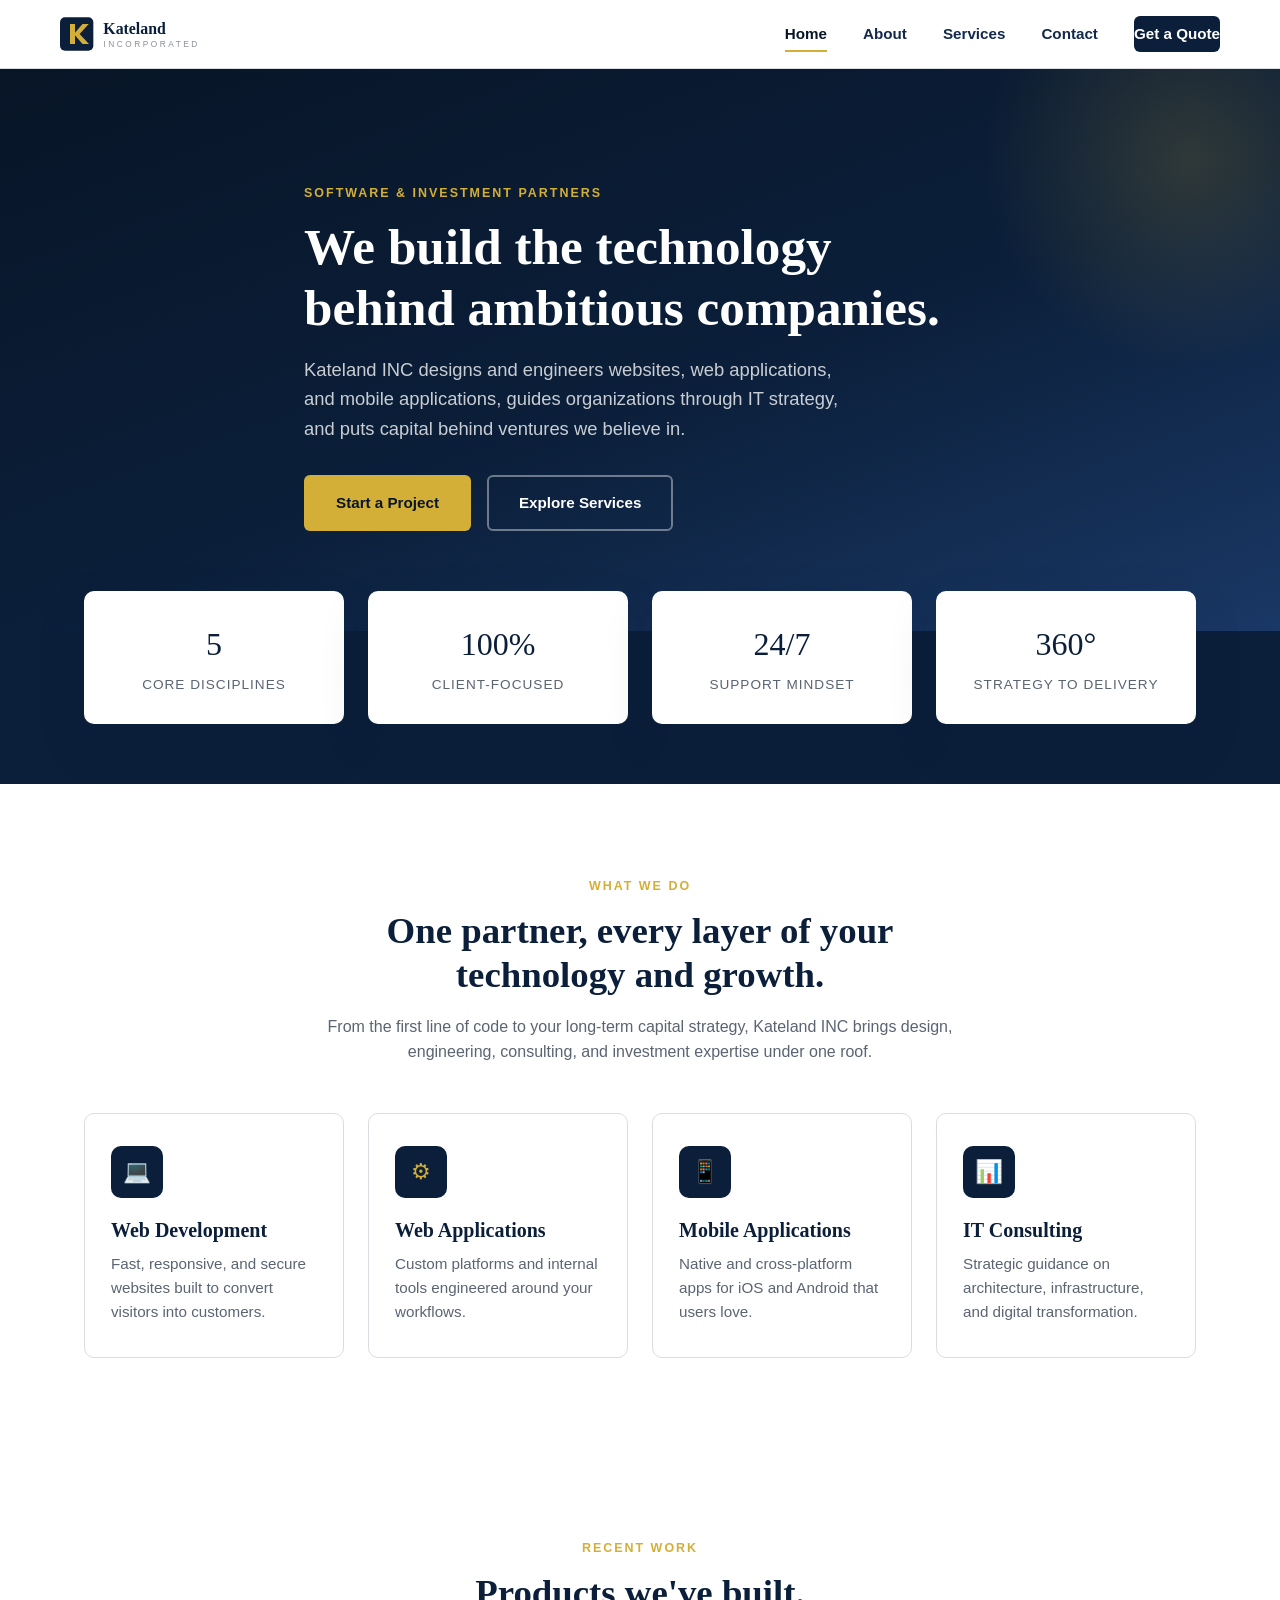
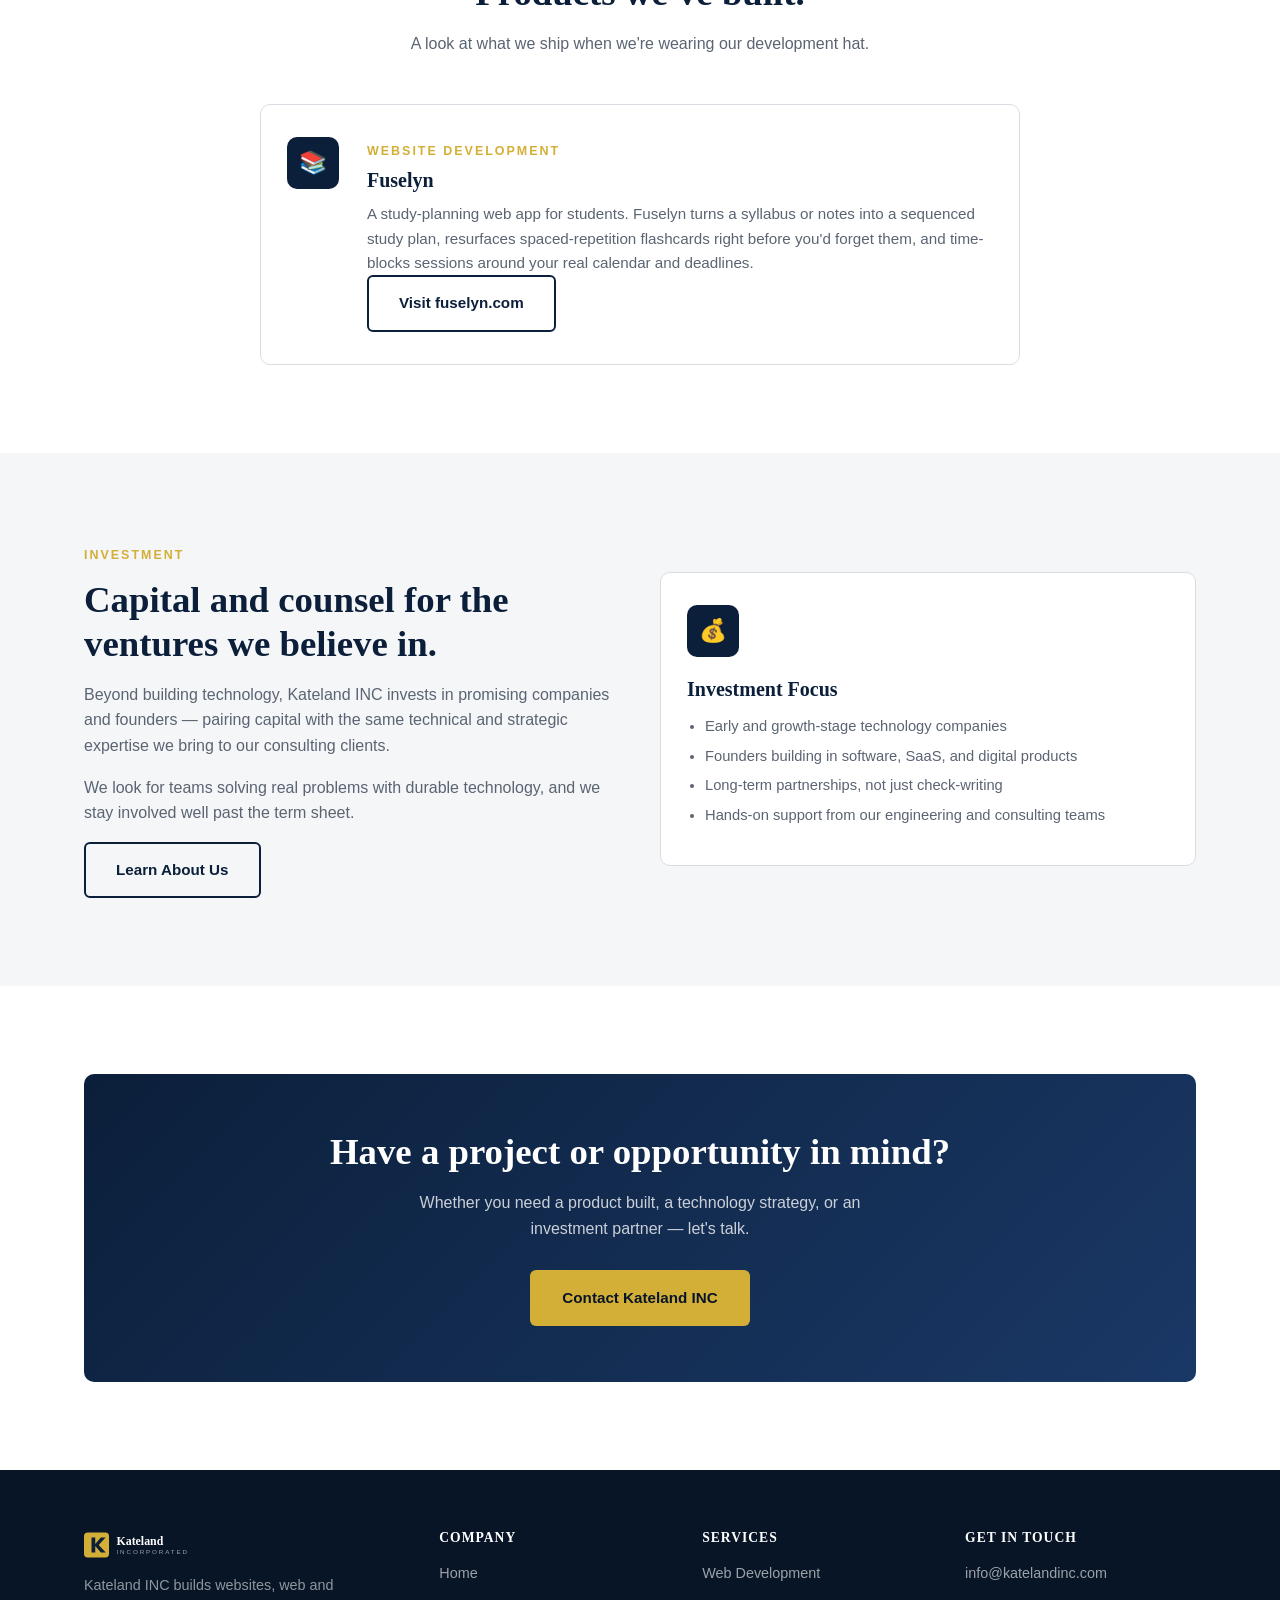
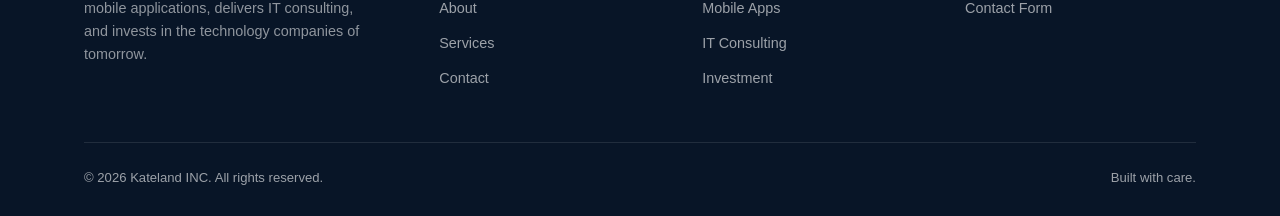
==== index.html @ d59fac84 "Add Fuselyn to Recent Work section on homepage Co-Authored-By: Claude Sonnet 5 <noreply@anthropic.co" ====
<!DOCTYPE html>
<html lang="en">
<head>
<meta charset="UTF-8">
<meta name="viewport" content="width=device-width, initial-scale=1.0">
<title>Kateland INC | Web, Mobile, IT Consulting &amp; Investment</title>
<meta name="description" content="Kateland INC builds websites, web applications, and mobile applications, delivers IT consulting, and manages strategic investments.">
<link rel="icon" href="assets/logo.svg" type="image/svg+xml">
<link rel="stylesheet" href="css/style.css">
</head>
<body>

<header class="site-header">
  <div class="container header-inner">
    <a href="index.html" class="logo"><img src="assets/logo.svg" alt="Kateland INC"></a>
    <nav class="main-nav">
      <a href="index.html" class="active">Home</a>
      <a href="about.html">About</a>
      <a href="services.html">Services</a>
      <a href="contact.html">Contact</a>
      <a href="contact.html" class="nav-cta">Get a Quote</a>
    </nav>
    <button class="nav-toggle" aria-label="Toggle menu"><span></span><span></span><span></span></button>
  </div>
</header>

<section class="hero">
  <div class="container hero-inner">
    <span class="eyebrow">Software &amp; Investment Partners</span>
    <h1>We build the technology behind ambitious companies.</h1>
    <p class="lead">Kateland INC designs and engineers websites, web applications, and mobile applications, guides organizations through IT strategy, and puts capital behind ventures we believe in.</p>
    <div class="hero-actions">
      <a href="contact.html" class="btn btn-primary">Start a Project</a>
      <a href="services.html" class="btn btn-outline">Explore Services</a>
    </div>
  </div>
</section>

<div class="stats">
  <div class="container stats-grid">
    <div class="stat-card"><span class="num">5</span><span class="label">Core Disciplines</span></div>
    <div class="stat-card"><span class="num">100%</span><span class="label">Client-Focused</span></div>
    <div class="stat-card"><span class="num">24/7</span><span class="label">Support Mindset</span></div>
    <div class="stat-card"><span class="num">360°</span><span class="label">Strategy to Delivery</span></div>
  </div>
</div>

<section>
  <div class="container">
    <div class="section-head">
      <span class="eyebrow">What We Do</span>
      <h2>One partner, every layer of your technology and growth.</h2>
      <p>From the first line of code to your long-term capital strategy, Kateland INC brings design, engineering, consulting, and investment expertise under one roof.</p>
    </div>
    <div class="grid-4">
      <div class="card">
        <div class="icon">&#128187;</div>
        <h3>Web Development</h3>
        <p>Fast, responsive, and secure websites built to convert visitors into customers.</p>
      </div>
      <div class="card">
        <div class="icon">&#9881;</div>
        <h3>Web Applications</h3>
        <p>Custom platforms and internal tools engineered around your workflows.</p>
      </div>
      <div class="card">
        <div class="icon">&#128241;</div>
        <h3>Mobile Applications</h3>
        <p>Native and cross-platform apps for iOS and Android that users love.</p>
      </div>
      <div class="card">
        <div class="icon">&#128202;</div>
        <h3>IT Consulting</h3>
        <p>Strategic guidance on architecture, infrastructure, and digital transformation.</p>
      </div>
    </div>
  </div>
</section>

<section>
  <div class="container">
    <div class="section-head">
      <span class="eyebrow">Recent Work</span>
      <h2>Products we've built.</h2>
      <p>A look at what we ship when we're wearing our development hat.</p>
    </div>
    <div class="card" style="max-width:760px; margin:0 auto; display:flex; gap:28px; align-items:flex-start; flex-wrap:wrap;">
      <div class="icon">&#128218;</div>
      <div style="flex:1; min-width:240px;">
        <span class="eyebrow" style="margin-bottom:6px;">Website Development</span>
        <h3>Fuselyn</h3>
        <p>A study-planning web app for students. Fuselyn turns a syllabus or notes into a sequenced study plan, resurfaces spaced-repetition flashcards right before you'd forget them, and time-blocks sessions around your real calendar and deadlines.</p>
        <a href="https://fuselyn.com" target="_blank" rel="noopener" class="btn btn-dark-outline">Visit fuselyn.com</a>
      </div>
    </div>
  </div>
</section>

<section class="section-alt">
  <div class="container grid-2">
    <div>
      <span class="eyebrow">Investment</span>
      <h2>Capital and counsel for the ventures we believe in.</h2>
      <p>Beyond building technology, Kateland INC invests in promising companies and founders — pairing capital with the same technical and strategic expertise we bring to our consulting clients.</p>
      <p>We look for teams solving real problems with durable technology, and we stay involved well past the term sheet.</p>
      <a href="about.html" class="btn btn-dark-outline">Learn About Us</a>
    </div>
    <div class="card">
      <div class="icon">&#128176;</div>
      <h3>Investment Focus</h3>
      <ul>
        <li>Early and growth-stage technology companies</li>
        <li>Founders building in software, SaaS, and digital products</li>
        <li>Long-term partnerships, not just check-writing</li>
        <li>Hands-on support from our engineering and consulting teams</li>
      </ul>
    </div>
  </div>
</section>

<section>
  <div class="container">
    <div class="cta-band">
      <h2>Have a project or opportunity in mind?</h2>
      <p>Whether you need a product built, a technology strategy, or an investment partner — let's talk.</p>
      <a href="contact.html" class="btn btn-primary">Contact Kateland INC</a>
    </div>
  </div>
</section>

<footer class="site-footer">
  <div class="container">
    <div class="footer-grid">
      <div class="footer-brand">
        <div class="footer-logo"><img src="assets/logo-white.svg" alt="Kateland INC"></div>
        <p>Kateland INC builds websites, web and mobile applications, delivers IT consulting, and invests in the technology companies of tomorrow.</p>
      </div>
      <div class="footer-col">
        <h4>Company</h4>
        <a href="index.html">Home</a>
        <a href="about.html">About</a>
        <a href="services.html">Services</a>
        <a href="contact.html">Contact</a>
      </div>
      <div class="footer-col">
        <h4>Services</h4>
        <a href="services.html">Web Development</a>
        <a href="services.html">Mobile Apps</a>
        <a href="services.html">IT Consulting</a>
        <a href="services.html">Investment</a>
      </div>
      <div class="footer-col">
        <h4>Get in Touch</h4>
        <a href="mailto:info@katelandinc.com">info@katelandinc.com</a>
        <a href="contact.html">Contact Form</a>
      </div>
    </div>
    <div class="footer-bottom">
      <span>&copy; <span id="year"></span> Kateland INC. All rights reserved.</span>
      <span>Built with care.</span>
    </div>
  </div>
</footer>

<script src="js/main.js"></script>
</body>
</html>
---- css/style.css ----
/* ===== Kateland INC — Global Styles ===== */
:root {
  --navy-900: #081527;
  --navy-800: #0B1F3A;
  --navy-700: #12294d;
  --navy-600: #1a3866;
  --gold-500: #D4AF37;
  --gold-400: #e0c15c;
  --gold-100: #f7ecc8;
  --ink: #1c2430;
  --gray-600: #5b6472;
  --gray-300: #d9dde3;
  --gray-100: #f5f6f8;
  --white: #ffffff;
  --shadow: 0 10px 30px rgba(11, 31, 58, 0.08);
  --shadow-lg: 0 20px 50px rgba(11, 31, 58, 0.14);
  --radius: 10px;
  --max-width: 1160px;
  --font-head: Georgia, 'Playfair Display', 'Times New Roman', serif;
  --font-body: -apple-system, BlinkMacSystemFont, 'Segoe UI', Roboto, Helvetica, Arial, sans-serif;
}

* { box-sizing: border-box; }
html { scroll-behavior: smooth; }

body {
  margin: 0;
  font-family: var(--font-body);
  color: var(--ink);
  background: var(--white);
  line-height: 1.6;
  -webkit-font-smoothing: antialiased;
}

img { max-width: 100%; display: block; }
a { color: inherit; text-decoration: none; }

.container {
  max-width: var(--max-width);
  margin: 0 auto;
  padding: 0 24px;
}

h1, h2, h3, h4 {
  font-family: var(--font-head);
  color: var(--navy-800);
  line-height: 1.2;
  margin: 0 0 16px;
}

h1 { font-size: clamp(2.2rem, 4vw, 3.4rem); }
h2 { font-size: clamp(1.7rem, 3vw, 2.3rem); }
h3 { font-size: 1.25rem; }

p { margin: 0 0 16px; color: var(--gray-600); }

.eyebrow {
  display: inline-block;
  font-size: 0.78rem;
  font-weight: 700;
  letter-spacing: 2px;
  text-transform: uppercase;
  color: var(--gold-500);
  margin-bottom: 12px;
}

.btn {
  display: inline-flex;
  align-items: center;
  justify-content: center;
  gap: 8px;
  padding: 14px 30px;
  border-radius: 6px;
  font-weight: 600;
  font-size: 0.95rem;
  border: 2px solid transparent;
  cursor: pointer;
  transition: transform 0.15s ease, box-shadow 0.15s ease, background 0.15s ease, color 0.15s ease;
}

.btn-primary {
  background: var(--gold-500);
  color: var(--navy-900);
}
.btn-primary:hover { background: var(--gold-400); transform: translateY(-2px); box-shadow: var(--shadow); }

.btn-outline {
  background: transparent;
  border-color: rgba(255,255,255,0.4);
  color: var(--white);
}
.btn-outline:hover { border-color: var(--gold-500); color: var(--gold-500); transform: translateY(-2px); }

.btn-dark-outline {
  background: transparent;
  border-color: var(--navy-800);
  color: var(--navy-800);
}
.btn-dark-outline:hover { background: var(--navy-800); color: var(--white); }

/* ===== Header ===== */
.site-header {
  position: sticky;
  top: 0;
  z-index: 100;
  background: rgba(255,255,255,0.92);
  backdrop-filter: blur(8px);
  border-bottom: 1px solid var(--gray-300);
}

.header-inner {
  display: flex;
  align-items: center;
  justify-content: space-between;
  padding: 14px 0;
}

.logo img { height: 40px; }

.main-nav {
  display: flex;
  align-items: center;
  gap: 36px;
}

.main-nav a {
  font-size: 0.95rem;
  font-weight: 600;
  color: var(--navy-700);
  position: relative;
  padding: 6px 0;
}
.main-nav a::after {
  content: '';
  position: absolute;
  left: 0; bottom: 0;
  width: 0; height: 2px;
  background: var(--gold-500);
  transition: width 0.2s ease;
}
.main-nav a:hover::after,
.main-nav a.active::after { width: 100%; }
.main-nav a.active { color: var(--navy-900); }

.nav-cta {
  background: var(--navy-800);
  color: var(--white) !important;
  padding: 10px 22px;
  border-radius: 6px;
}
.nav-cta::after { display: none; }
.nav-cta:hover { background: var(--navy-600); }

.nav-toggle {
  display: none;
  flex-direction: column;
  gap: 5px;
  background: none;
  border: none;
  cursor: pointer;
  padding: 8px;
}
.nav-toggle span {
  width: 24px;
  height: 2px;
  background: var(--navy-800);
}

/* ===== Hero ===== */
.hero {
  background: linear-gradient(160deg, var(--navy-900) 0%, var(--navy-800) 55%, var(--navy-600) 100%);
  color: var(--white);
  padding: 110px 0 100px;
  position: relative;
  overflow: hidden;
}
.hero::before {
  content: '';
  position: absolute;
  top: -120px; right: -120px;
  width: 420px; height: 420px;
  border-radius: 50%;
  background: radial-gradient(circle, rgba(212,175,55,0.18) 0%, rgba(212,175,55,0) 70%);
}
.hero-inner { position: relative; z-index: 1; max-width: 720px; }
.hero p.lead { color: rgba(255,255,255,0.78); font-size: 1.15rem; max-width: 560px; }
.hero h1 { color: var(--white); }
.hero-actions { display: flex; gap: 16px; margin-top: 32px; flex-wrap: wrap; }

.page-hero {
  background: linear-gradient(160deg, var(--navy-900) 0%, var(--navy-800) 100%);
  color: var(--white);
  padding: 76px 0;
  text-align: center;
}
.page-hero h1 { color: var(--white); margin-bottom: 8px; }
.page-hero p { color: rgba(255,255,255,0.75); max-width: 560px; margin: 0 auto; }

/* ===== Stats strip ===== */
.stats {
  background: var(--navy-800);
  padding: 0 0 60px;
}
.stats-grid {
  display: grid;
  grid-template-columns: repeat(4, 1fr);
  gap: 24px;
  margin-top: -40px;
  position: relative;
  z-index: 2;
}
.stat-card {
  background: var(--white);
  border-radius: var(--radius);
  padding: 28px 20px;
  text-align: center;
  box-shadow: var(--shadow-lg);
}
.stat-card .num {
  font-family: var(--font-head);
  font-size: 2rem;
  color: var(--navy-800);
  display: block;
}
.stat-card .label {
  font-size: 0.85rem;
  color: var(--gray-600);
  text-transform: uppercase;
  letter-spacing: 1px;
}

/* ===== Sections ===== */
section { padding: 88px 0; }
.section-alt { background: var(--gray-100); }
.section-head { max-width: 640px; margin: 0 auto 48px; text-align: center; }
.section-head p { margin: 0 auto; }

/* ===== Cards / Grid ===== */
.grid-4 { display: grid; grid-template-columns: repeat(4, 1fr); gap: 24px; }
.grid-3 { display: grid; grid-template-columns: repeat(3, 1fr); gap: 28px; }
.grid-2 { display: grid; grid-template-columns: repeat(2, 1fr); gap: 40px; align-items: center; }

.card {
  background: var(--white);
  border: 1px solid var(--gray-300);
  border-radius: var(--radius);
  padding: 32px 26px;
  transition: transform 0.2s ease, box-shadow 0.2s ease, border-color 0.2s ease;
}
.card:hover {
  transform: translateY(-6px);
  box-shadow: var(--shadow-lg);
  border-color: transparent;
}
.card .icon {
  width: 52px; height: 52px;
  border-radius: 10px;
  background: var(--navy-800);
  color: var(--gold-500);
  display: flex; align-items: center; justify-content: center;
  font-size: 1.4rem;
  margin-bottom: 20px;
}
.card h3 { margin-bottom: 10px; }
.card p { margin: 0; font-size: 0.95rem; }
.card ul { padding-left: 18px; margin: 14px 0 0; color: var(--gray-600); font-size: 0.92rem; }
.card ul li { margin-bottom: 6px; }

/* ===== Values / About ===== */
.value-item { display: flex; gap: 16px; margin-bottom: 28px; }
.value-item .num {
  font-family: var(--font-head);
  color: var(--gold-500);
  font-size: 1.4rem;
  min-width: 44px;
}
.value-item h3 { margin-bottom: 6px; }
.value-item p { margin: 0; }

.timeline { border-left: 2px solid var(--gray-300); padding-left: 28px; }
.timeline-item { margin-bottom: 32px; position: relative; }
.timeline-item::before {
  content: '';
  position: absolute;
  left: -34px; top: 4px;
  width: 12px; height: 12px;
  border-radius: 50%;
  background: var(--gold-500);
  border: 3px solid var(--white);
  box-shadow: 0 0 0 2px var(--gold-500);
}
.timeline-item .year { font-weight: 700; color: var(--navy-800); font-size: 0.85rem; letter-spacing: 1px; }

/* ===== CTA band ===== */
.cta-band {
  background: linear-gradient(135deg, var(--navy-800), var(--navy-600));
  color: var(--white);
  border-radius: var(--radius);
  padding: 56px;
  text-align: center;
}
.cta-band h2 { color: var(--white); }
.cta-band p { color: rgba(255,255,255,0.78); max-width: 520px; margin: 0 auto 28px; }

/* ===== Contact ===== */
.contact-layout { display: grid; grid-template-columns: 1fr 1.3fr; gap: 48px; }
.contact-info-card {
  background: var(--navy-800);
  color: var(--white);
  border-radius: var(--radius);
  padding: 40px 32px;
}
.contact-info-card h3 { color: var(--white); }
.contact-info-card p { color: rgba(255,255,255,0.72); }
.contact-info-row { display: flex; gap: 14px; margin-bottom: 22px; align-items: flex-start; }
.contact-info-row .icon-sm {
  width: 38px; height: 38px; border-radius: 8px;
  background: rgba(212,175,55,0.15);
  color: var(--gold-500);
  display: flex; align-items: center; justify-content: center;
  flex-shrink: 0;
  font-size: 1rem;
}
.contact-info-row strong { display: block; color: var(--white); font-size: 0.92rem; }
.contact-info-row span { color: rgba(255,255,255,0.65); font-size: 0.9rem; }

.form-card {
  background: var(--white);
  border: 1px solid var(--gray-300);
  border-radius: var(--radius);
  padding: 40px;
  box-shadow: var(--shadow);
}
.form-row { display: grid; grid-template-columns: 1fr 1fr; gap: 18px; }
.field { margin-bottom: 20px; }
.field label {
  display: block;
  font-size: 0.85rem;
  font-weight: 600;
  color: var(--navy-800);
  margin-bottom: 6px;
}
.field input,
.field select,
.field textarea {
  width: 100%;
  padding: 12px 14px;
  border: 1px solid var(--gray-300);
  border-radius: 6px;
  font-family: var(--font-body);
  font-size: 0.95rem;
  color: var(--ink);
  background: var(--white);
  transition: border-color 0.15s ease, box-shadow 0.15s ease;
}
.field input:focus,
.field select:focus,
.field textarea:focus {
  outline: none;
  border-color: var(--gold-500);
  box-shadow: 0 0 0 3px rgba(212,175,55,0.15);
}
.field textarea { resize: vertical; min-height: 130px; }
.field.error input,
.field.error select,
.field.error textarea { border-color: #c0392b; }
.field .error-msg { display: none; color: #c0392b; font-size: 0.8rem; margin-top: 5px; }
.field.error .error-msg { display: block; }

.form-status {
  display: none;
  margin-top: 18px;
  padding: 14px 16px;
  border-radius: 6px;
  font-size: 0.9rem;
}
.form-status.success { display: block; background: #e8f7ee; color: #1e7e42; border: 1px solid #b9e6c8; }
.form-status.error { display: block; background: #fdecea; color: #c0392b; border: 1px solid #f5c6c0; }

/* ===== Footer ===== */
.site-footer {
  background: var(--navy-900);
  color: rgba(255,255,255,0.6);
  padding: 60px 0 28px;
}
.footer-grid {
  display: grid;
  grid-template-columns: 1.4fr 1fr 1fr 1fr;
  gap: 32px;
  padding-bottom: 40px;
  border-bottom: 1px solid rgba(255,255,255,0.1);
}
.footer-brand p { color: rgba(255,255,255,0.55); font-size: 0.9rem; max-width: 280px; }
.footer-col h4 {
  color: var(--white);
  font-size: 0.85rem;
  letter-spacing: 1px;
  text-transform: uppercase;
  margin-bottom: 16px;
}
.footer-col a {
  display: block;
  color: rgba(255,255,255,0.6);
  font-size: 0.9rem;
  margin-bottom: 12px;
}
.footer-col a:hover { color: var(--gold-500); }
.footer-bottom {
  display: flex;
  justify-content: space-between;
  align-items: center;
  padding-top: 24px;
  font-size: 0.82rem;
  flex-wrap: wrap;
  gap: 12px;
}
.footer-logo img { height: 30px; margin-bottom: 14px; }

/* ===== Responsive ===== */
@media (max-width: 900px) {
  .grid-4 { grid-template-columns: repeat(2, 1fr); }
  .grid-3 { grid-template-columns: 1fr; }
  .grid-2 { grid-template-columns: 1fr; }
  .stats-grid { grid-template-columns: repeat(2, 1fr); }
  .contact-layout { grid-template-columns: 1fr; }
  .footer-grid { grid-template-columns: 1fr 1fr; }
}

@media (max-width: 720px) {
  .main-nav { position: fixed; top: 69px; left: 0; right: 0; background: var(--white); flex-direction: column; align-items: flex-start; padding: 20px 24px; gap: 18px; border-bottom: 1px solid var(--gray-300); transform: translateY(-150%); opacity: 0; transition: all 0.25s ease; }
  .main-nav.open { transform: translateY(0); opacity: 1; }
  .nav-toggle { display: flex; }
  .stats-grid { grid-template-columns: 1fr 1fr; }
  .form-row { grid-template-columns: 1fr; }
  .cta-band { padding: 40px 24px; }
  .footer-grid { grid-template-columns: 1fr; }
  .footer-bottom { flex-direction: column; align-items: flex-start; }
}
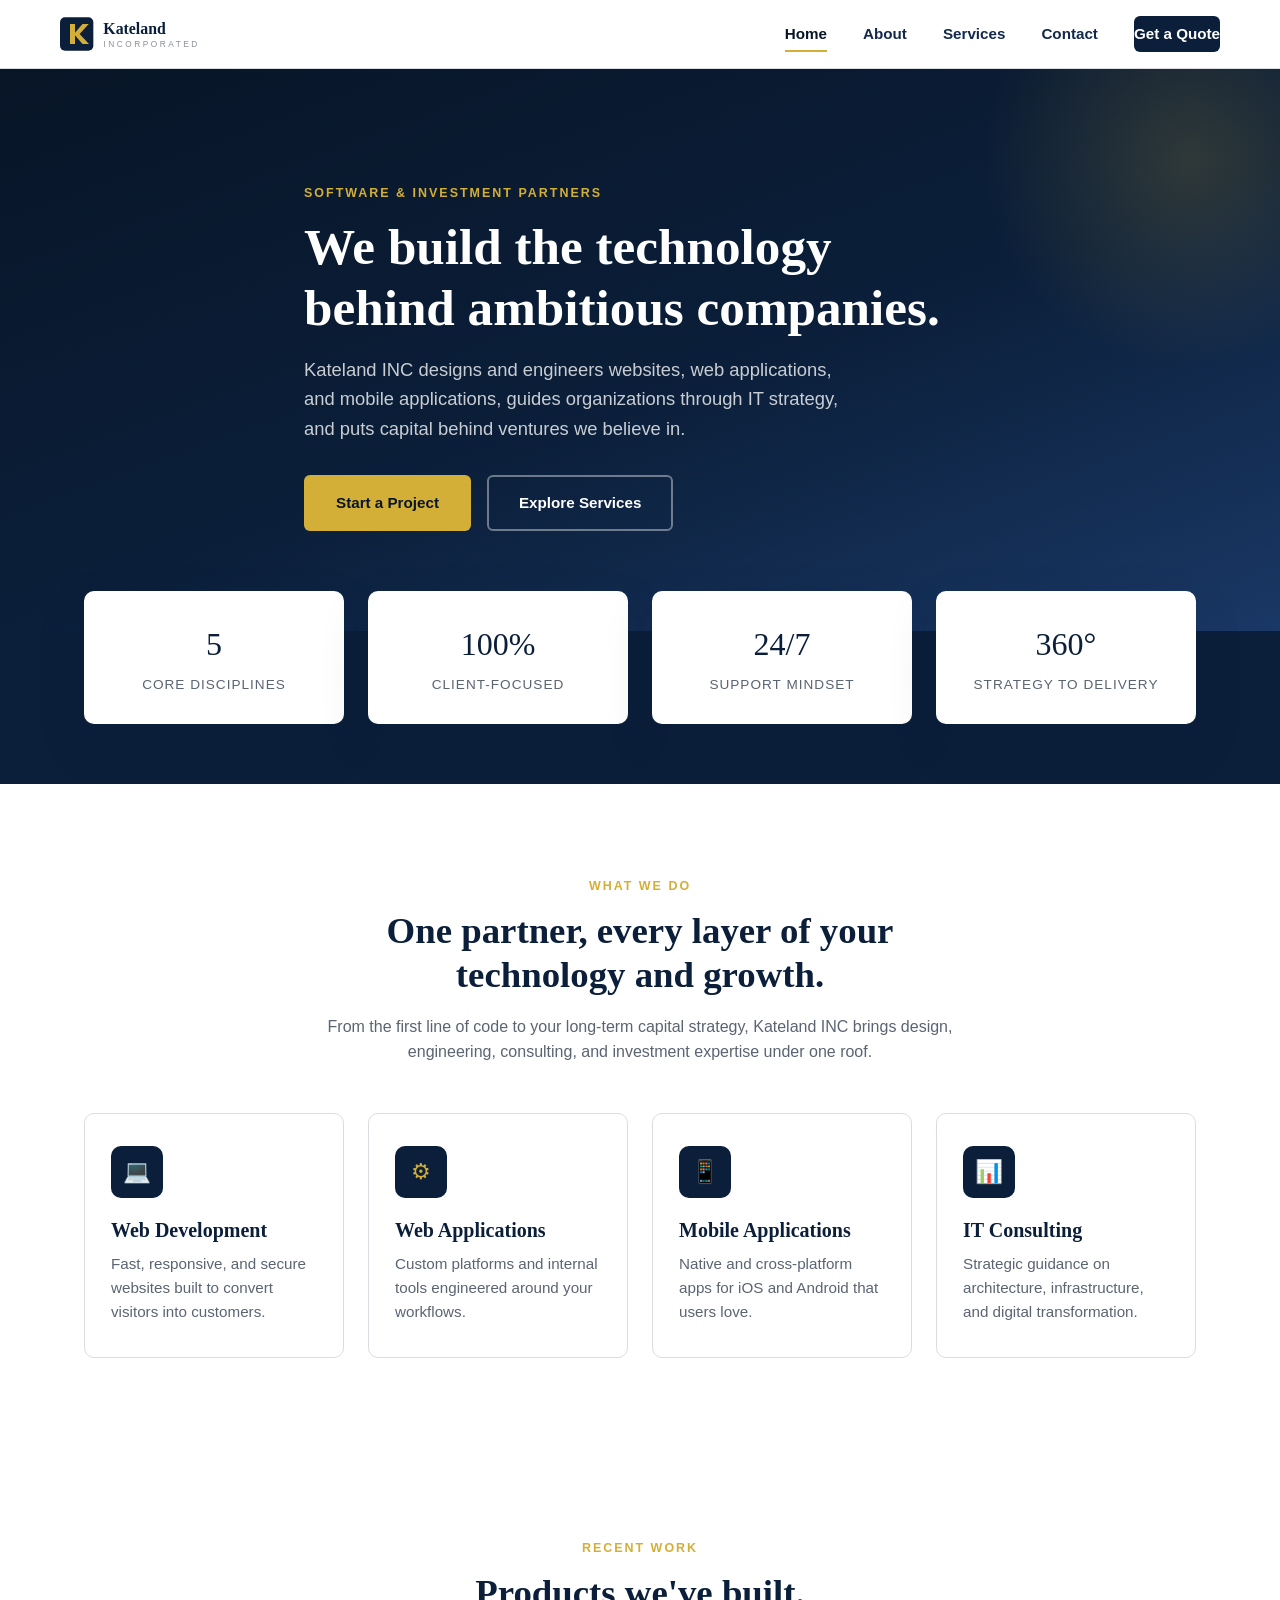
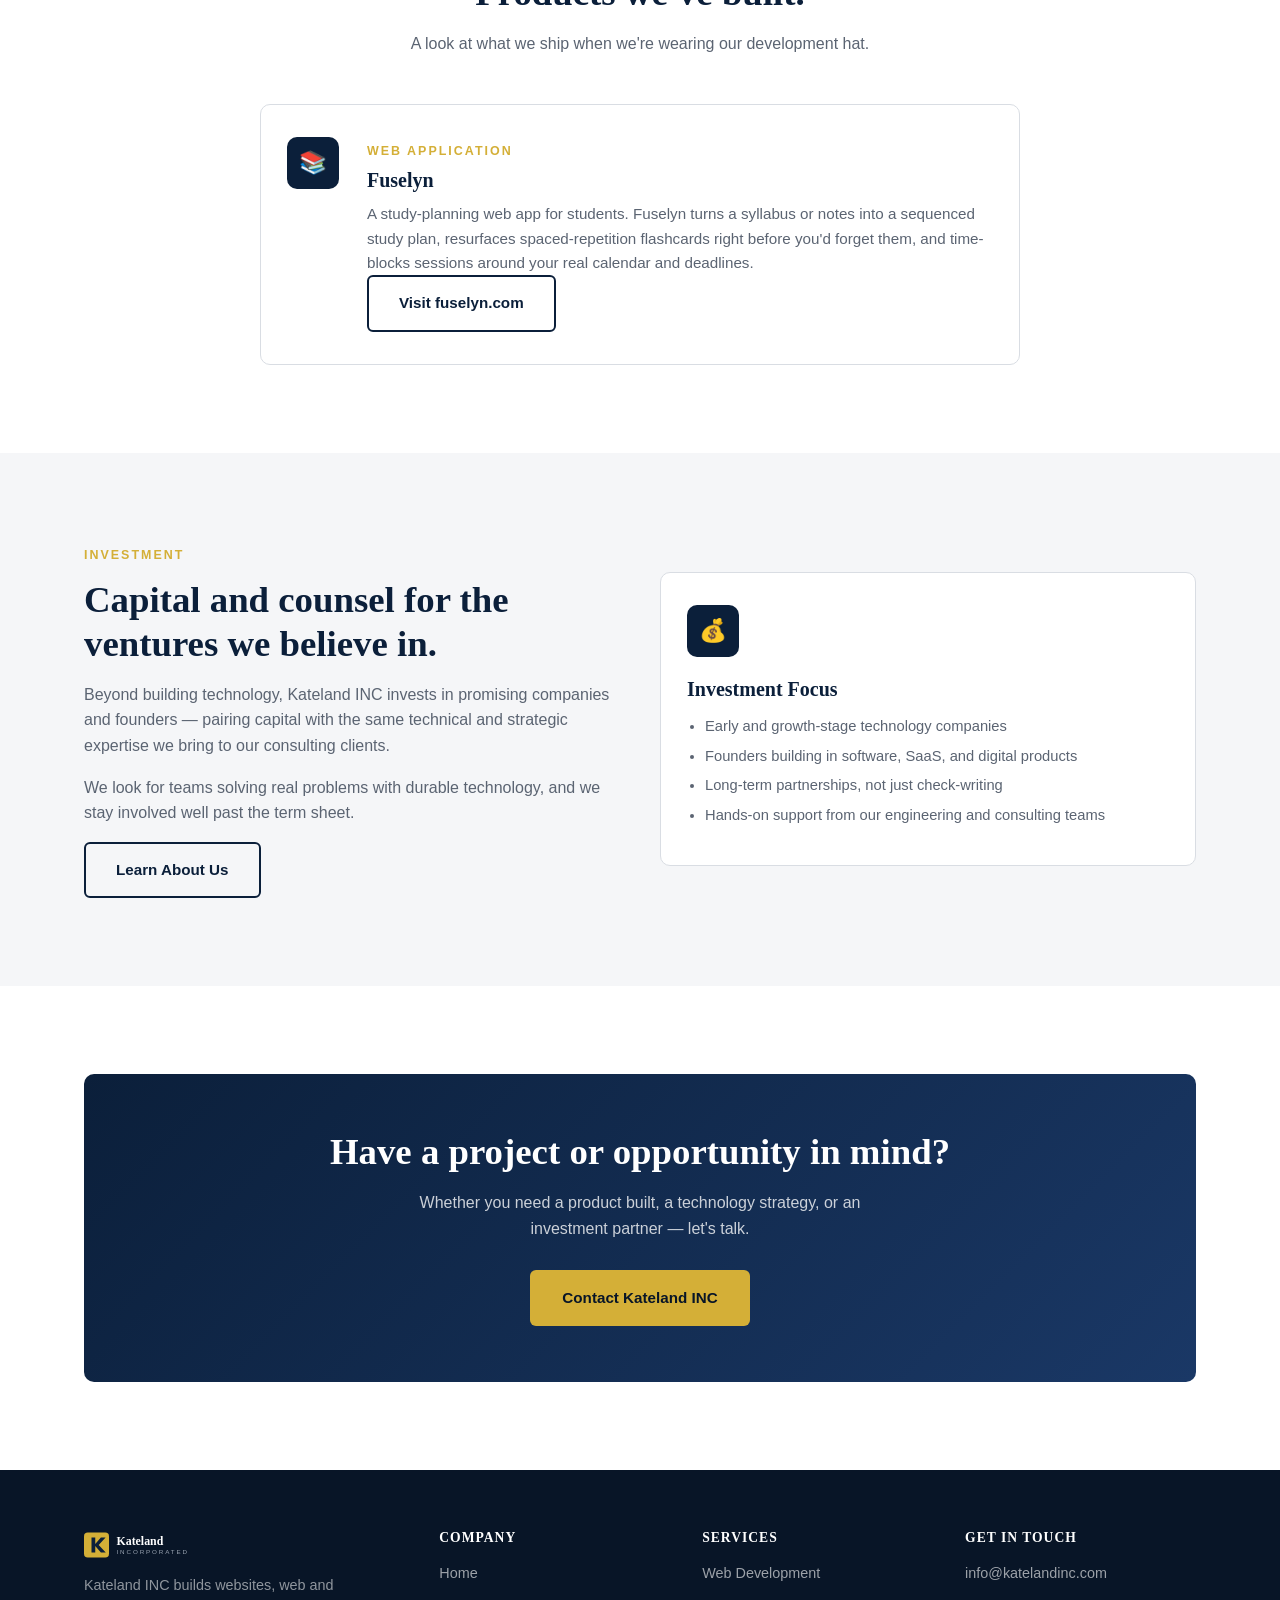
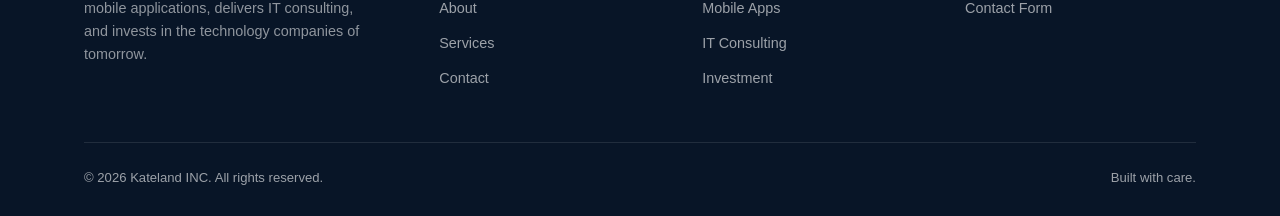
==== commit d194cb8b: "Recategorize Fuselyn as Web Application Co-Authored-By: Claude Sonnet 5 <noreply@anthropic.com>" ====
--- a/index.html
+++ b/index.html
@@ -87,7 +87,7 @@
     <div class="card" style="max-width:760px; margin:0 auto; display:flex; gap:28px; align-items:flex-start; flex-wrap:wrap;">
       <div class="icon">&#128218;</div>
       <div style="flex:1; min-width:240px;">
-        <span class="eyebrow" style="margin-bottom:6px;">Website Development</span>
+        <span class="eyebrow" style="margin-bottom:6px;">Web Application</span>
         <h3>Fuselyn</h3>
         <p>A study-planning web app for students. Fuselyn turns a syllabus or notes into a sequenced study plan, resurfaces spaced-repetition flashcards right before you'd forget them, and time-blocks sessions around your real calendar and deadlines.</p>
         <a href="https://fuselyn.com" target="_blank" rel="noopener" class="btn btn-dark-outline">Visit fuselyn.com</a>
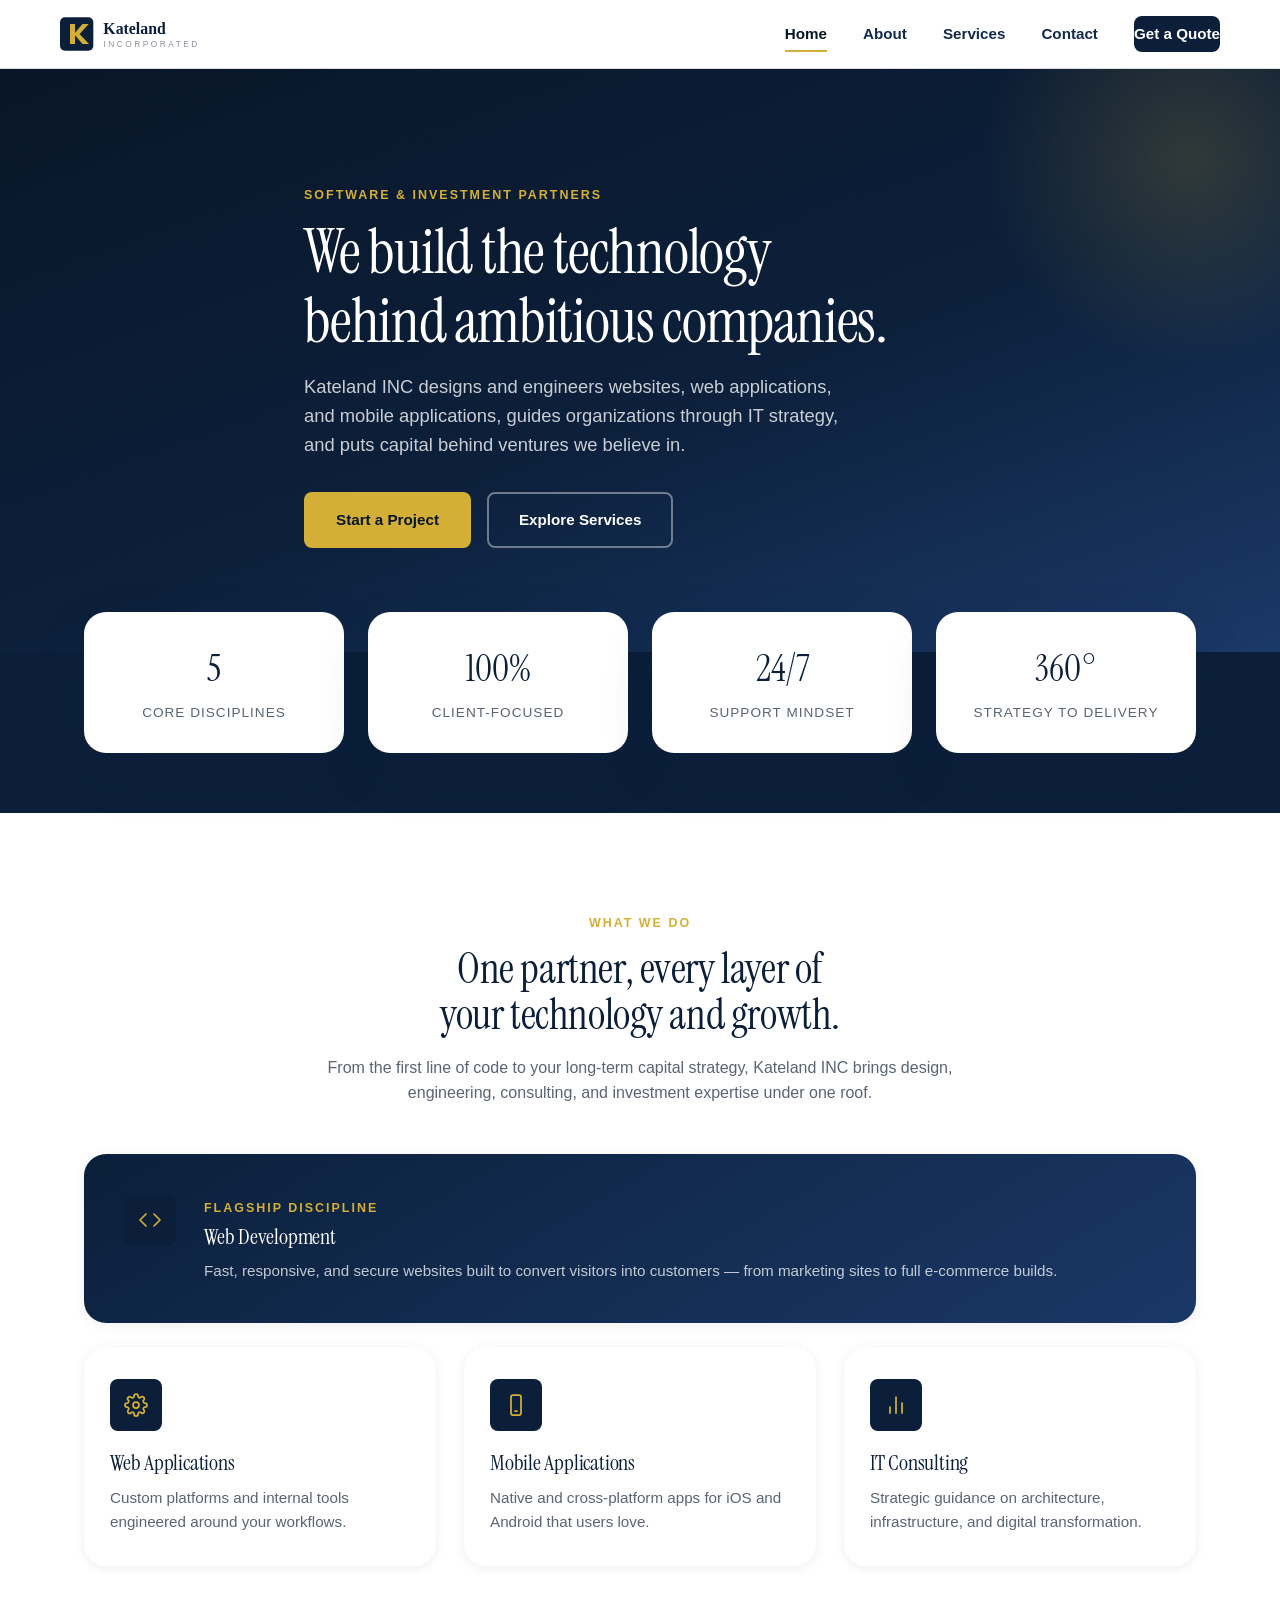
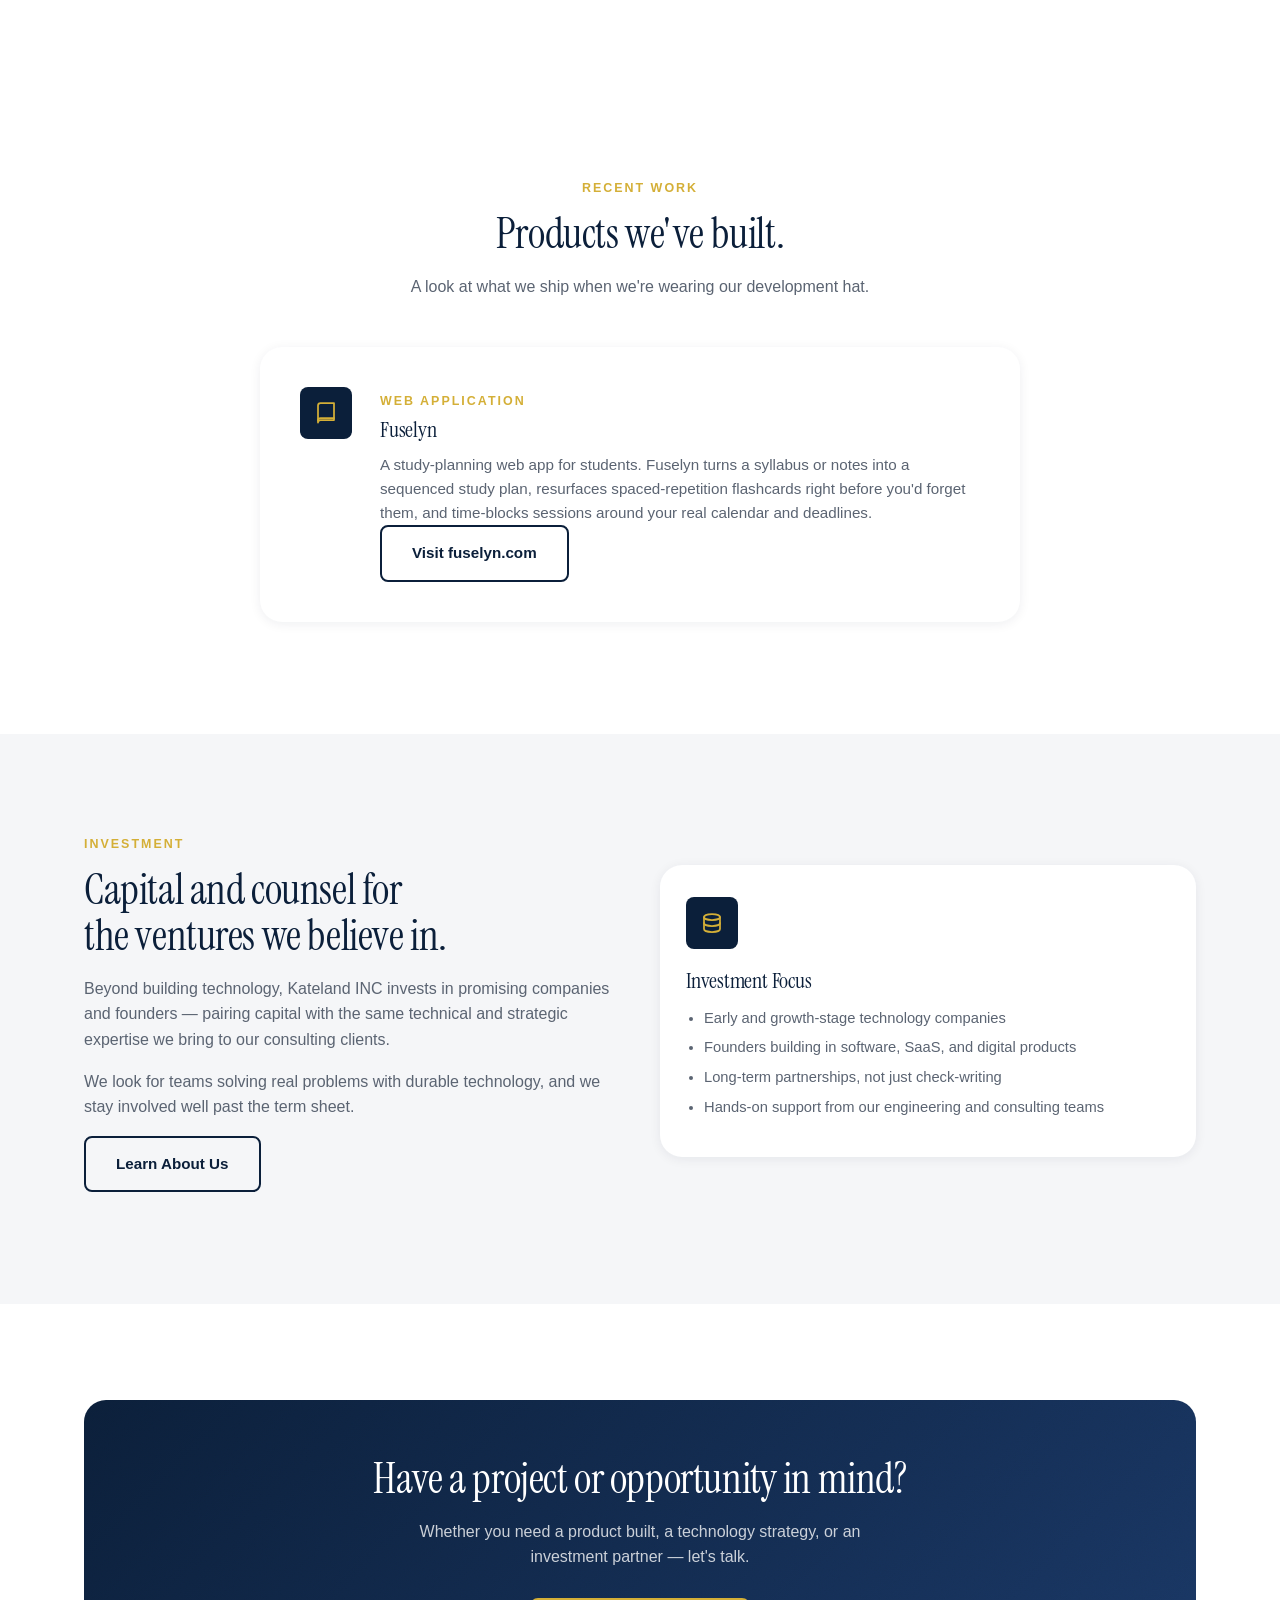
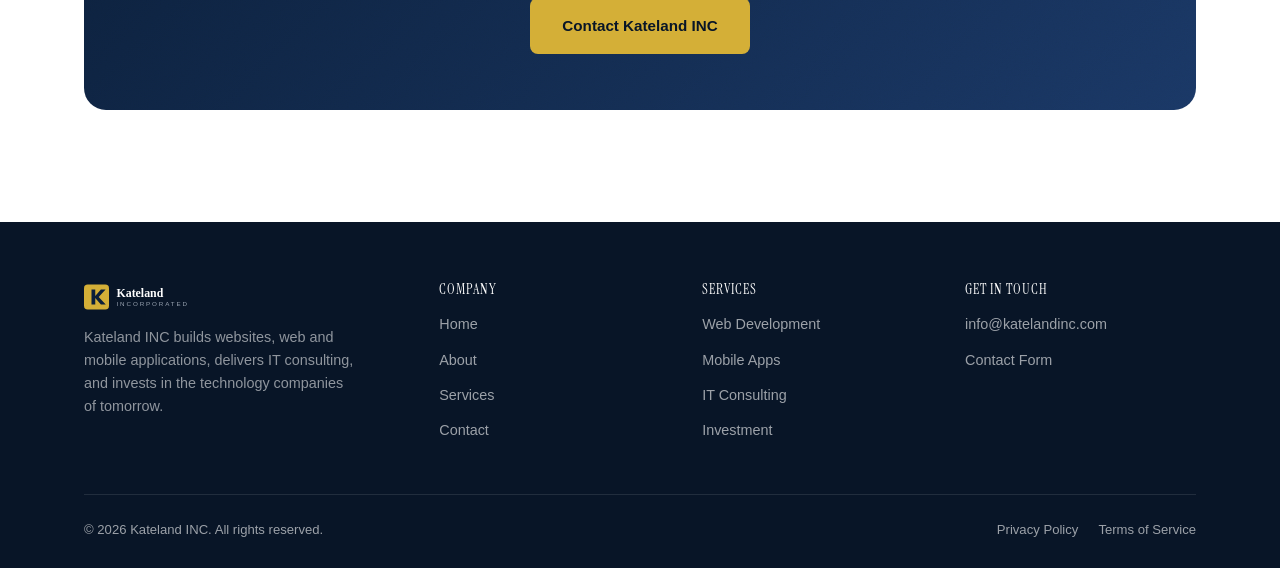
==== commit 5a32b9c1: "Redesign site: custom icons, asymmetric layout, distinctive type Replaces emoji icons with a consist" ====
--- a/index.html
+++ b/index.html
@@ -5,10 +5,23 @@
 <meta name="viewport" content="width=device-width, initial-scale=1.0">
 <title>Kateland INC | Web, Mobile, IT Consulting &amp; Investment</title>
 <meta name="description" content="Kateland INC builds websites, web applications, and mobile applications, delivers IT consulting, and manages strategic investments.">
+<meta property="og:type" content="website">
+<meta property="og:title" content="Kateland INC | Web, Mobile, IT Consulting &amp; Investment">
+<meta property="og:description" content="Kateland INC builds websites, web applications, and mobile applications, delivers IT consulting, and manages strategic investments.">
+<meta property="og:url" content="https://katelandinc.com/">
+<meta property="og:image" content="https://katelandinc.com/assets/logo.svg">
+<meta name="twitter:card" content="summary">
+<meta name="twitter:title" content="Kateland INC | Web, Mobile, IT Consulting &amp; Investment">
+<meta name="twitter:description" content="Kateland INC builds websites, web applications, and mobile applications, delivers IT consulting, and manages strategic investments.">
 <link rel="icon" href="assets/logo.svg" type="image/svg+xml">
+<link rel="preconnect" href="https://fonts.googleapis.com">
+<link rel="preconnect" href="https://fonts.gstatic.com" crossorigin>
+<link href="https://fonts.googleapis.com/css2?family=Instrument+Serif:ital@0;1&amp;display=swap" rel="stylesheet">
 <link rel="stylesheet" href="css/style.css">
 </head>
 <body>
+
+<a href="#main" class="skip-link">Skip to content</a>
 
 <header class="site-header">
   <div class="container header-inner">
@@ -24,6 +37,8 @@
   </div>
 </header>
 
+<main id="main">
+
 <section class="hero">
   <div class="container hero-inner">
     <span class="eyebrow">Software &amp; Investment Partners</span>
@@ -52,26 +67,39 @@
       <h2>One partner, every layer of your technology and growth.</h2>
       <p>From the first line of code to your long-term capital strategy, Kateland INC brings design, engineering, consulting, and investment expertise under one roof.</p>
     </div>
-    <div class="grid-4">
-      <div class="card">
-        <div class="icon">&#128187;</div>
-        <h3>Web Development</h3>
-        <p>Fast, responsive, and secure websites built to convert visitors into customers.</p>
-      </div>
-      <div class="card">
-        <div class="icon">&#9881;</div>
-        <h3>Web Applications</h3>
-        <p>Custom platforms and internal tools engineered around your workflows.</p>
-      </div>
-      <div class="card">
-        <div class="icon">&#128241;</div>
-        <h3>Mobile Applications</h3>
-        <p>Native and cross-platform apps for iOS and Android that users love.</p>
-      </div>
-      <div class="card">
-        <div class="icon">&#128202;</div>
-        <h3>IT Consulting</h3>
-        <p>Strategic guidance on architecture, infrastructure, and digital transformation.</p>
+    <div class="feature-set">
+      <div class="card card-wide card-accent">
+        <div class="icon">
+          <svg viewBox="0 0 24 24" fill="none" stroke="currentColor" stroke-width="1.75" stroke-linecap="round" stroke-linejoin="round" aria-hidden="true"><polyline points="8 6 2 12 8 18"/><polyline points="16 6 22 12 16 18"/></svg>
+        </div>
+        <div class="card-wide-body">
+          <span class="eyebrow">Flagship Discipline</span>
+          <h3>Web Development</h3>
+          <p>Fast, responsive, and secure websites built to convert visitors into customers — from marketing sites to full e-commerce builds.</p>
+        </div>
+      </div>
+      <div class="grid-3">
+        <div class="card">
+          <div class="icon">
+            <svg viewBox="0 0 24 24" fill="none" stroke="currentColor" stroke-width="1.75" stroke-linecap="round" stroke-linejoin="round" aria-hidden="true"><circle cx="12" cy="12" r="3"/><path d="M19.4 15a1.65 1.65 0 0 0 .33 1.82l.06.06a2 2 0 1 1-2.83 2.83l-.06-.06a1.65 1.65 0 0 0-1.82-.33 1.65 1.65 0 0 0-1 1.51V21a2 2 0 0 1-4 0v-.09A1.65 1.65 0 0 0 9 19.4a1.65 1.65 0 0 0-1.82.33l-.06.06a2 2 0 1 1-2.83-2.83l.06-.06a1.65 1.65 0 0 0 .33-1.82 1.65 1.65 0 0 0-1.51-1H3a2 2 0 0 1 0-4h.09A1.65 1.65 0 0 0 4.6 9a1.65 1.65 0 0 0-.33-1.82l-.06-.06a2 2 0 1 1 2.83-2.83l.06.06a1.65 1.65 0 0 0 1.82.33H9a1.65 1.65 0 0 0 1-1.51V3a2 2 0 0 1 4 0v.09a1.65 1.65 0 0 0 1 1.51 1.65 1.65 0 0 0 1.82-.33l.06-.06a2 2 0 1 1 2.83 2.83l-.06.06a1.65 1.65 0 0 0-.33 1.82V9a1.65 1.65 0 0 0 1.51 1H21a2 2 0 0 1 0 4h-.09a1.65 1.65 0 0 0-1.51 1z"/></svg>
+          </div>
+          <h3>Web Applications</h3>
+          <p>Custom platforms and internal tools engineered around your workflows.</p>
+        </div>
+        <div class="card">
+          <div class="icon">
+            <svg viewBox="0 0 24 24" fill="none" stroke="currentColor" stroke-width="1.75" stroke-linecap="round" stroke-linejoin="round" aria-hidden="true"><rect x="7" y="2" width="10" height="20" rx="2"/><line x1="11" y1="18" x2="13" y2="18"/></svg>
+          </div>
+          <h3>Mobile Applications</h3>
+          <p>Native and cross-platform apps for iOS and Android that users love.</p>
+        </div>
+        <div class="card">
+          <div class="icon">
+            <svg viewBox="0 0 24 24" fill="none" stroke="currentColor" stroke-width="1.75" stroke-linecap="round" stroke-linejoin="round" aria-hidden="true"><line x1="18" y1="20" x2="18" y2="10"/><line x1="12" y1="20" x2="12" y2="4"/><line x1="6" y1="20" x2="6" y2="14"/></svg>
+          </div>
+          <h3>IT Consulting</h3>
+          <p>Strategic guidance on architecture, infrastructure, and digital transformation.</p>
+        </div>
       </div>
     </div>
   </div>
@@ -84,10 +112,12 @@
       <h2>Products we've built.</h2>
       <p>A look at what we ship when we're wearing our development hat.</p>
     </div>
-    <div class="card" style="max-width:760px; margin:0 auto; display:flex; gap:28px; align-items:flex-start; flex-wrap:wrap;">
-      <div class="icon">&#128218;</div>
-      <div style="flex:1; min-width:240px;">
-        <span class="eyebrow" style="margin-bottom:6px;">Web Application</span>
+    <div class="card card-wide card-work">
+      <div class="icon">
+        <svg viewBox="0 0 24 24" fill="none" stroke="currentColor" stroke-width="1.75" stroke-linecap="round" stroke-linejoin="round" aria-hidden="true"><path d="M4 4.5A2.5 2.5 0 0 1 6.5 2H20v17H6.5A2.5 2.5 0 0 0 4 21.5v-17Z"/><path d="M4 19.5A2.5 2.5 0 0 1 6.5 17H20"/></svg>
+      </div>
+      <div class="card-wide-body">
+        <span class="eyebrow">Web Application</span>
         <h3>Fuselyn</h3>
         <p>A study-planning web app for students. Fuselyn turns a syllabus or notes into a sequenced study plan, resurfaces spaced-repetition flashcards right before you'd forget them, and time-blocks sessions around your real calendar and deadlines.</p>
         <a href="https://fuselyn.com" target="_blank" rel="noopener" class="btn btn-dark-outline">Visit fuselyn.com</a>
@@ -106,7 +136,9 @@
       <a href="about.html" class="btn btn-dark-outline">Learn About Us</a>
     </div>
     <div class="card">
-      <div class="icon">&#128176;</div>
+      <div class="icon">
+        <svg viewBox="0 0 24 24" fill="none" stroke="currentColor" stroke-width="1.75" stroke-linecap="round" stroke-linejoin="round" aria-hidden="true"><ellipse cx="12" cy="6" rx="8" ry="3"/><path d="M4 6v6c0 1.66 3.58 3 8 3s8-1.34 8-3V6"/><path d="M4 12v6c0 1.66 3.58 3 8 3s8-1.34 8-3v-6"/></svg>
+      </div>
       <h3>Investment Focus</h3>
       <ul>
         <li>Early and growth-stage technology companies</li>
@@ -128,6 +160,8 @@
   </div>
 </section>
 
+</main>
+
 <footer class="site-footer">
   <div class="container">
     <div class="footer-grid">
@@ -144,10 +178,10 @@
       </div>
       <div class="footer-col">
         <h4>Services</h4>
-        <a href="services.html">Web Development</a>
-        <a href="services.html">Mobile Apps</a>
-        <a href="services.html">IT Consulting</a>
-        <a href="services.html">Investment</a>
+        <a href="services.html#web-development">Web Development</a>
+        <a href="services.html#mobile-applications">Mobile Apps</a>
+        <a href="services.html#it-consulting">IT Consulting</a>
+        <a href="services.html#investment">Investment</a>
       </div>
       <div class="footer-col">
         <h4>Get in Touch</h4>
@@ -157,7 +191,10 @@
     </div>
     <div class="footer-bottom">
       <span>&copy; <span id="year"></span> Kateland INC. All rights reserved.</span>
-      <span>Built with care.</span>
+      <nav class="footer-legal" aria-label="Legal">
+        <a href="privacy.html">Privacy Policy</a>
+        <a href="terms.html">Terms of Service</a>
+      </nav>
     </div>
   </div>
 </footer>
--- a/css/style.css
+++ b/css/style.css
@@ -11,12 +11,16 @@
   --gray-600: #5b6472;
   --gray-300: #d9dde3;
   --gray-100: #f5f6f8;
+  --surface: #fdfcfa;
   --white: #ffffff;
+  --shadow-sm: 0 2px 12px rgba(11, 31, 58, 0.07);
   --shadow: 0 10px 30px rgba(11, 31, 58, 0.08);
-  --shadow-lg: 0 20px 50px rgba(11, 31, 58, 0.14);
-  --radius: 10px;
+  --shadow-lg: 0 20px 50px rgba(11, 31, 58, 0.16);
+  --radius-sm: 8px;
+  --radius: 12px;
+  --radius-lg: 22px;
   --max-width: 1160px;
-  --font-head: Georgia, 'Playfair Display', 'Times New Roman', serif;
+  --font-head: 'Instrument Serif', Georgia, 'Times New Roman', serif;
   --font-body: -apple-system, BlinkMacSystemFont, 'Segoe UI', Roboto, Helvetica, Arial, sans-serif;
 }
 
@@ -43,16 +47,19 @@
 
 h1, h2, h3, h4 {
   font-family: var(--font-head);
+  font-weight: 400;
   color: var(--navy-800);
-  line-height: 1.2;
+  line-height: 1.12;
+  letter-spacing: -0.01em;
   margin: 0 0 16px;
-}
-
-h1 { font-size: clamp(2.2rem, 4vw, 3.4rem); }
-h2 { font-size: clamp(1.7rem, 3vw, 2.3rem); }
-h3 { font-size: 1.25rem; }
-
-p { margin: 0 0 16px; color: var(--gray-600); }
+  text-wrap: balance;
+}
+
+h1 { font-size: clamp(2.6rem, 4.8vw, 4.1rem); letter-spacing: -0.02em; }
+h2 { font-size: clamp(1.9rem, 3.4vw, 2.6rem); }
+h3 { font-size: 1.35rem; }
+
+p { margin: 0 0 16px; color: var(--gray-600); text-wrap: pretty; }
 
 .eyebrow {
   display: inline-block;
@@ -64,25 +71,48 @@
   margin-bottom: 12px;
 }
 
+.skip-link {
+  position: absolute;
+  left: 16px;
+  top: -60px;
+  background: var(--navy-900);
+  color: var(--white);
+  padding: 12px 20px;
+  border-radius: var(--radius-sm);
+  font-weight: 600;
+  font-size: 0.9rem;
+  z-index: 1000;
+  transition: top 0.2s ease;
+}
+.skip-link:focus { top: 16px; }
+
+:focus-visible {
+  outline: 2px solid var(--gold-500);
+  outline-offset: 3px;
+  border-radius: 4px;
+}
+
 .btn {
   display: inline-flex;
   align-items: center;
   justify-content: center;
   gap: 8px;
   padding: 14px 30px;
-  border-radius: 6px;
+  border-radius: var(--radius-sm);
   font-weight: 600;
   font-size: 0.95rem;
   border: 2px solid transparent;
   cursor: pointer;
   transition: transform 0.15s ease, box-shadow 0.15s ease, background 0.15s ease, color 0.15s ease;
 }
+.btn:active { transform: translateY(0) scale(0.97); }
 
 .btn-primary {
   background: var(--gold-500);
   color: var(--navy-900);
 }
 .btn-primary:hover { background: var(--gold-400); transform: translateY(-2px); box-shadow: var(--shadow); }
+.btn-primary:active { background: var(--gold-500); box-shadow: none; }
 
 .btn-outline {
   background: transparent;
@@ -134,19 +164,22 @@
   content: '';
   position: absolute;
   left: 0; bottom: 0;
-  width: 0; height: 2px;
+  width: 100%; height: 2px;
   background: var(--gold-500);
-  transition: width 0.2s ease;
+  transform: scaleX(0);
+  transform-origin: left;
+  transition: transform 0.2s ease;
 }
 .main-nav a:hover::after,
-.main-nav a.active::after { width: 100%; }
+.main-nav a.active::after { transform: scaleX(1); }
 .main-nav a.active { color: var(--navy-900); }
 
 .nav-cta {
   background: var(--navy-800);
   color: var(--white) !important;
   padding: 10px 22px;
-  border-radius: 6px;
+  border-radius: var(--radius-sm);
+  transition: background 0.15s ease, transform 0.15s ease;
 }
 .nav-cta::after { display: none; }
 .nav-cta:hover { background: var(--navy-600); }
@@ -167,12 +200,29 @@
 }
 
 /* ===== Hero ===== */
+.hero,
+.page-hero,
+.cta-band {
+  position: relative;
+  overflow: hidden;
+}
+.hero::after,
+.page-hero::after,
+.cta-band::after {
+  content: '';
+  position: absolute;
+  inset: 0;
+  z-index: 0;
+  pointer-events: none;
+  opacity: 0.05;
+  mix-blend-mode: overlay;
+  background-image: url("data:image/svg+xml,%3Csvg xmlns='http://www.w3.org/2000/svg' width='200' height='200'%3E%3Cfilter id='n'%3E%3CfeTurbulence type='fractalNoise' baseFrequency='0.85' numOctaves='2' stitchTiles='stitch'/%3E%3C/filter%3E%3Crect width='100%25' height='100%25' filter='url(%23n)'/%3E%3C/svg%3E");
+}
+
 .hero {
   background: linear-gradient(160deg, var(--navy-900) 0%, var(--navy-800) 55%, var(--navy-600) 100%);
   color: var(--white);
-  padding: 110px 0 100px;
-  position: relative;
-  overflow: hidden;
+  padding: 112px 0 104px;
 }
 .hero::before {
   content: '';
@@ -181,6 +231,7 @@
   width: 420px; height: 420px;
   border-radius: 50%;
   background: radial-gradient(circle, rgba(212,175,55,0.18) 0%, rgba(212,175,55,0) 70%);
+  z-index: 0;
 }
 .hero-inner { position: relative; z-index: 1; max-width: 720px; }
 .hero p.lead { color: rgba(255,255,255,0.78); font-size: 1.15rem; max-width: 560px; }
@@ -190,9 +241,10 @@
 .page-hero {
   background: linear-gradient(160deg, var(--navy-900) 0%, var(--navy-800) 100%);
   color: var(--white);
-  padding: 76px 0;
+  padding: 78px 0 84px;
   text-align: center;
 }
+.page-hero .container { position: relative; z-index: 1; }
 .page-hero h1 { color: var(--white); margin-bottom: 8px; }
 .page-hero p { color: rgba(255,255,255,0.75); max-width: 560px; margin: 0 auto; }
 
@@ -211,16 +263,18 @@
 }
 .stat-card {
   background: var(--white);
-  border-radius: var(--radius);
+  border-radius: var(--radius-lg);
   padding: 28px 20px;
   text-align: center;
   box-shadow: var(--shadow-lg);
 }
 .stat-card .num {
   font-family: var(--font-head);
-  font-size: 2rem;
+  font-weight: 400;
+  font-size: 2.3rem;
   color: var(--navy-800);
   display: block;
+  font-variant-numeric: tabular-nums;
 }
 .stat-card .label {
   font-size: 0.85rem;
@@ -230,7 +284,7 @@
 }
 
 /* ===== Sections ===== */
-section { padding: 88px 0; }
+section { padding: 96px 0 112px; }
 .section-alt { background: var(--gray-100); }
 .section-head { max-width: 640px; margin: 0 auto 48px; text-align: center; }
 .section-head p { margin: 0 auto; }
@@ -240,31 +294,62 @@
 .grid-3 { display: grid; grid-template-columns: repeat(3, 1fr); gap: 28px; }
 .grid-2 { display: grid; grid-template-columns: repeat(2, 1fr); gap: 40px; align-items: center; }
 
+/* Asymmetric feature layout: one wide lead card + a row of smaller cards below */
+.feature-set { display: flex; flex-direction: column; gap: 24px; }
+
+/* Stagger the services grid so it doesn't read as a flat, equal-height row */
+.grid-3.grid-stagger .card:nth-child(3n+2) { margin-top: 28px; }
+
 .card {
   background: var(--white);
-  border: 1px solid var(--gray-300);
-  border-radius: var(--radius);
+  border-radius: var(--radius-lg);
   padding: 32px 26px;
-  transition: transform 0.2s ease, box-shadow 0.2s ease, border-color 0.2s ease;
+  box-shadow: var(--shadow-sm);
+  scroll-margin-top: 100px;
+  transition: transform 0.2s ease, box-shadow 0.2s ease;
 }
 .card:hover {
   transform: translateY(-6px);
   box-shadow: var(--shadow-lg);
-  border-color: transparent;
-}
+}
+.card:active { transform: translateY(-3px); }
+
+.card-wide {
+  display: flex;
+  gap: 28px;
+  align-items: flex-start;
+  flex-wrap: wrap;
+  padding: 40px;
+}
+.card-wide .card-wide-body { flex: 1; min-width: 240px; }
+.card-wide .eyebrow { margin-bottom: 6px; }
+.card-work { max-width: 760px; margin: 0 auto; }
+.mt-lg { margin-top: 24px; }
+.link-inherit { color: inherit; }
+.btn-block { width: 100%; }
+
+.card-accent {
+  background: linear-gradient(150deg, var(--navy-800), var(--navy-600));
+  color: rgba(255,255,255,0.85);
+}
+.card-accent h3 { color: var(--white); }
+.card-accent .icon { background: var(--gold-500); color: var(--navy-900); }
+
 .card .icon {
   width: 52px; height: 52px;
-  border-radius: 10px;
+  border-radius: var(--radius-sm);
   background: var(--navy-800);
   color: var(--gold-500);
   display: flex; align-items: center; justify-content: center;
-  font-size: 1.4rem;
   margin-bottom: 20px;
 }
+.card .icon svg { width: 24px; height: 24px; }
 .card h3 { margin-bottom: 10px; }
 .card p { margin: 0; font-size: 0.95rem; }
 .card ul { padding-left: 18px; margin: 14px 0 0; color: var(--gray-600); font-size: 0.92rem; }
 .card ul li { margin-bottom: 6px; }
+.card-accent p,
+.card-accent ul { color: rgba(255,255,255,0.75); }
 
 /* ===== Values / About ===== */
 .value-item { display: flex; gap: 16px; margin-bottom: 28px; }
@@ -295,10 +380,13 @@
 .cta-band {
   background: linear-gradient(135deg, var(--navy-800), var(--navy-600));
   color: var(--white);
-  border-radius: var(--radius);
+  border-radius: var(--radius-lg);
   padding: 56px;
   text-align: center;
 }
+.cta-band h2,
+.cta-band p,
+.cta-band a { position: relative; z-index: 1; }
 .cta-band h2 { color: var(--white); }
 .cta-band p { color: rgba(255,255,255,0.78); max-width: 520px; margin: 0 auto 28px; }
 
@@ -307,27 +395,27 @@
 .contact-info-card {
   background: var(--navy-800);
   color: var(--white);
-  border-radius: var(--radius);
+  border-radius: var(--radius-lg);
   padding: 40px 32px;
 }
 .contact-info-card h3 { color: var(--white); }
 .contact-info-card p { color: rgba(255,255,255,0.72); }
 .contact-info-row { display: flex; gap: 14px; margin-bottom: 22px; align-items: flex-start; }
 .contact-info-row .icon-sm {
-  width: 38px; height: 38px; border-radius: 8px;
+  width: 38px; height: 38px; border-radius: var(--radius-sm);
   background: rgba(212,175,55,0.15);
   color: var(--gold-500);
   display: flex; align-items: center; justify-content: center;
   flex-shrink: 0;
-  font-size: 1rem;
-}
+}
+.contact-info-row .icon-sm svg { width: 18px; height: 18px; }
 .contact-info-row strong { display: block; color: var(--white); font-size: 0.92rem; }
 .contact-info-row span { color: rgba(255,255,255,0.65); font-size: 0.9rem; }
+.contact-info-row a:focus-visible { outline-color: var(--gold-500); }
 
 .form-card {
   background: var(--white);
-  border: 1px solid var(--gray-300);
-  border-radius: var(--radius);
+  border-radius: var(--radius-lg);
   padding: 40px;
   box-shadow: var(--shadow);
 }
@@ -346,7 +434,7 @@
   width: 100%;
   padding: 12px 14px;
   border: 1px solid var(--gray-300);
-  border-radius: 6px;
+  border-radius: var(--radius-sm);
   font-family: var(--font-body);
   font-size: 0.95rem;
   color: var(--ink);
@@ -414,7 +502,24 @@
   flex-wrap: wrap;
   gap: 12px;
 }
+.footer-legal { display: flex; gap: 20px; }
+.footer-legal a { color: rgba(255,255,255,0.6); }
+.footer-legal a:hover,
+.footer-legal a.active { color: var(--gold-500); }
 .footer-logo img { height: 30px; margin-bottom: 14px; }
+
+/* ===== 404 page ===== */
+.not-found { text-align: center; padding: 130px 0 140px; }
+.not-found .eyebrow { color: var(--gold-500); }
+.not-found h1 { font-size: clamp(3rem, 8vw, 5.5rem); }
+.not-found p { max-width: 460px; margin: 0 auto 32px; }
+
+/* ===== Legal pages ===== */
+.legal-content { max-width: 720px; margin: 0 auto; }
+.legal-content h2 { margin-top: 40px; }
+.legal-content h2:first-child { margin-top: 0; }
+.legal-content ul { color: var(--gray-600); padding-left: 20px; }
+.legal-content li { margin-bottom: 8px; }
 
 /* ===== Responsive ===== */
 @media (max-width: 900px) {
@@ -424,6 +529,7 @@
   .stats-grid { grid-template-columns: repeat(2, 1fr); }
   .contact-layout { grid-template-columns: 1fr; }
   .footer-grid { grid-template-columns: 1fr 1fr; }
+  .grid-3.grid-stagger .card:nth-child(3n+2) { margin-top: 0; }
 }
 
 @media (max-width: 720px) {
@@ -435,4 +541,5 @@
   .cta-band { padding: 40px 24px; }
   .footer-grid { grid-template-columns: 1fr; }
   .footer-bottom { flex-direction: column; align-items: flex-start; }
-}
+  .card-wide { padding: 28px; }
+}
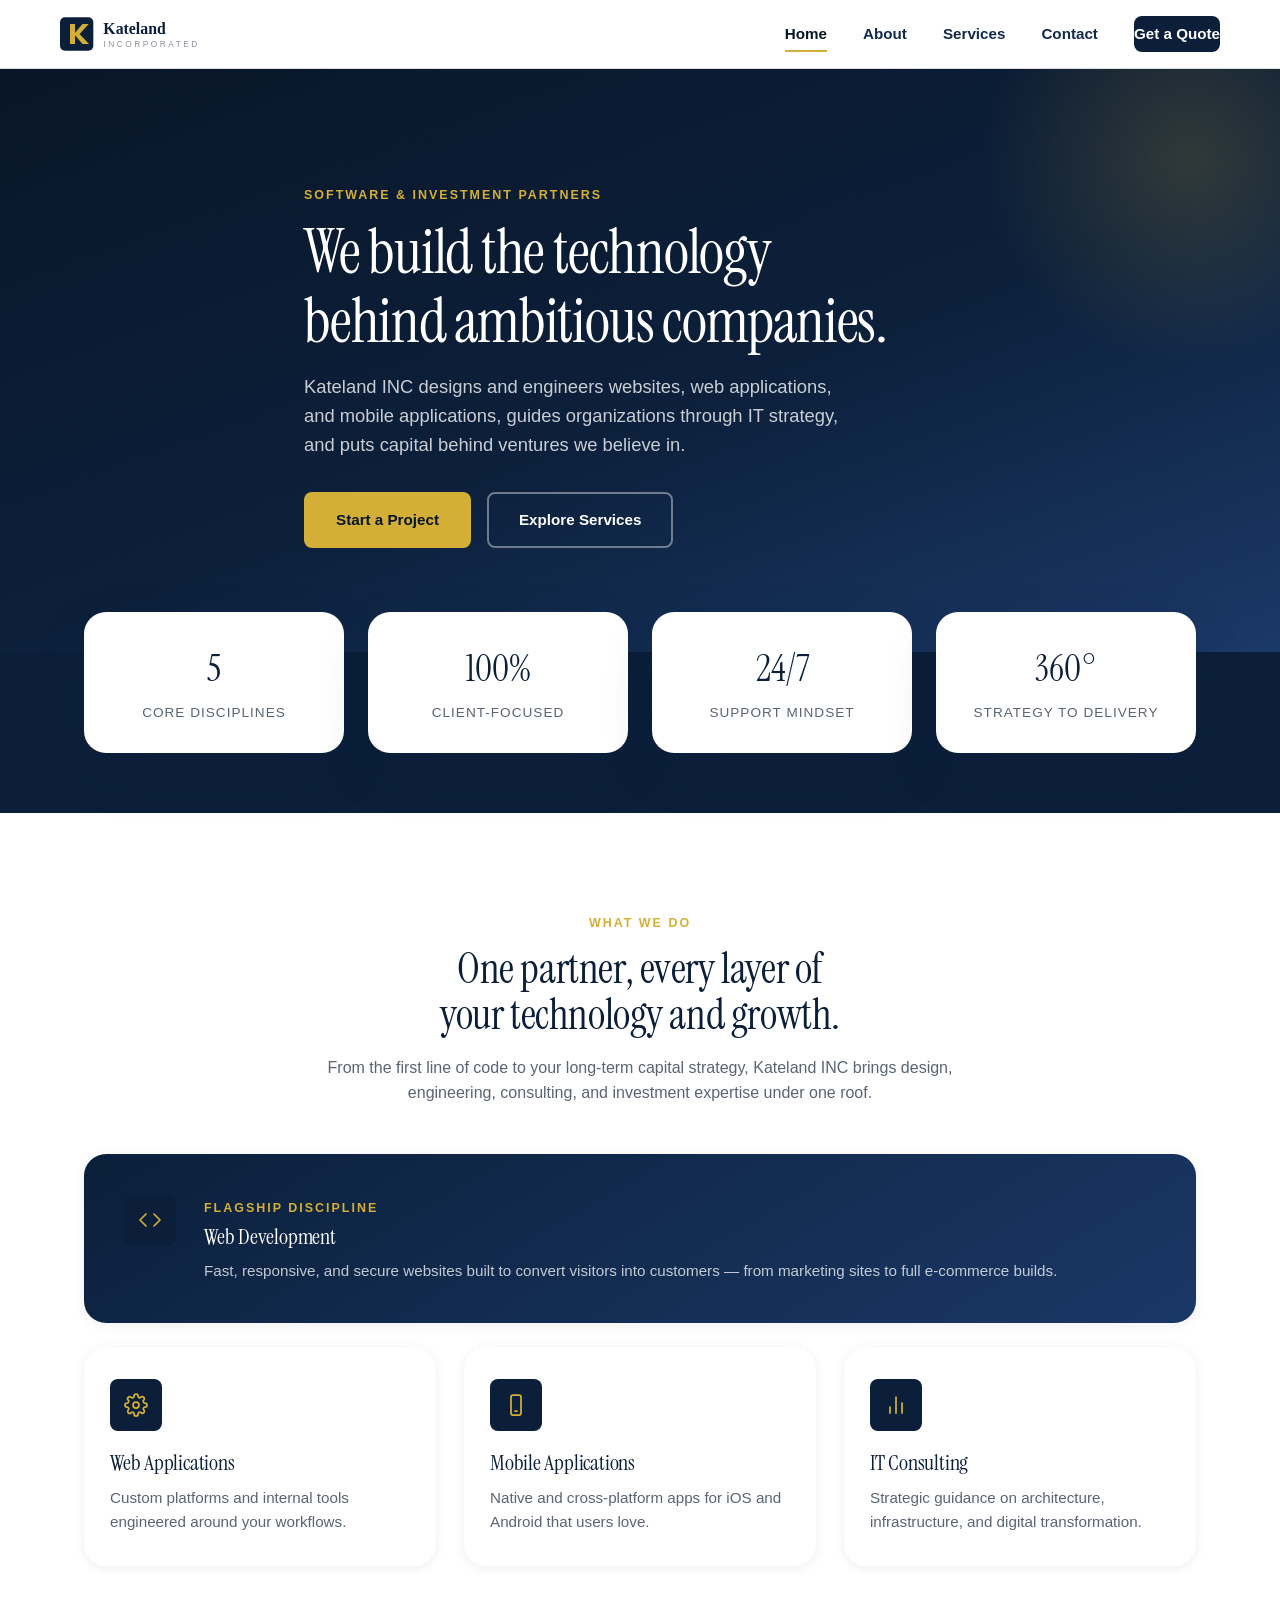
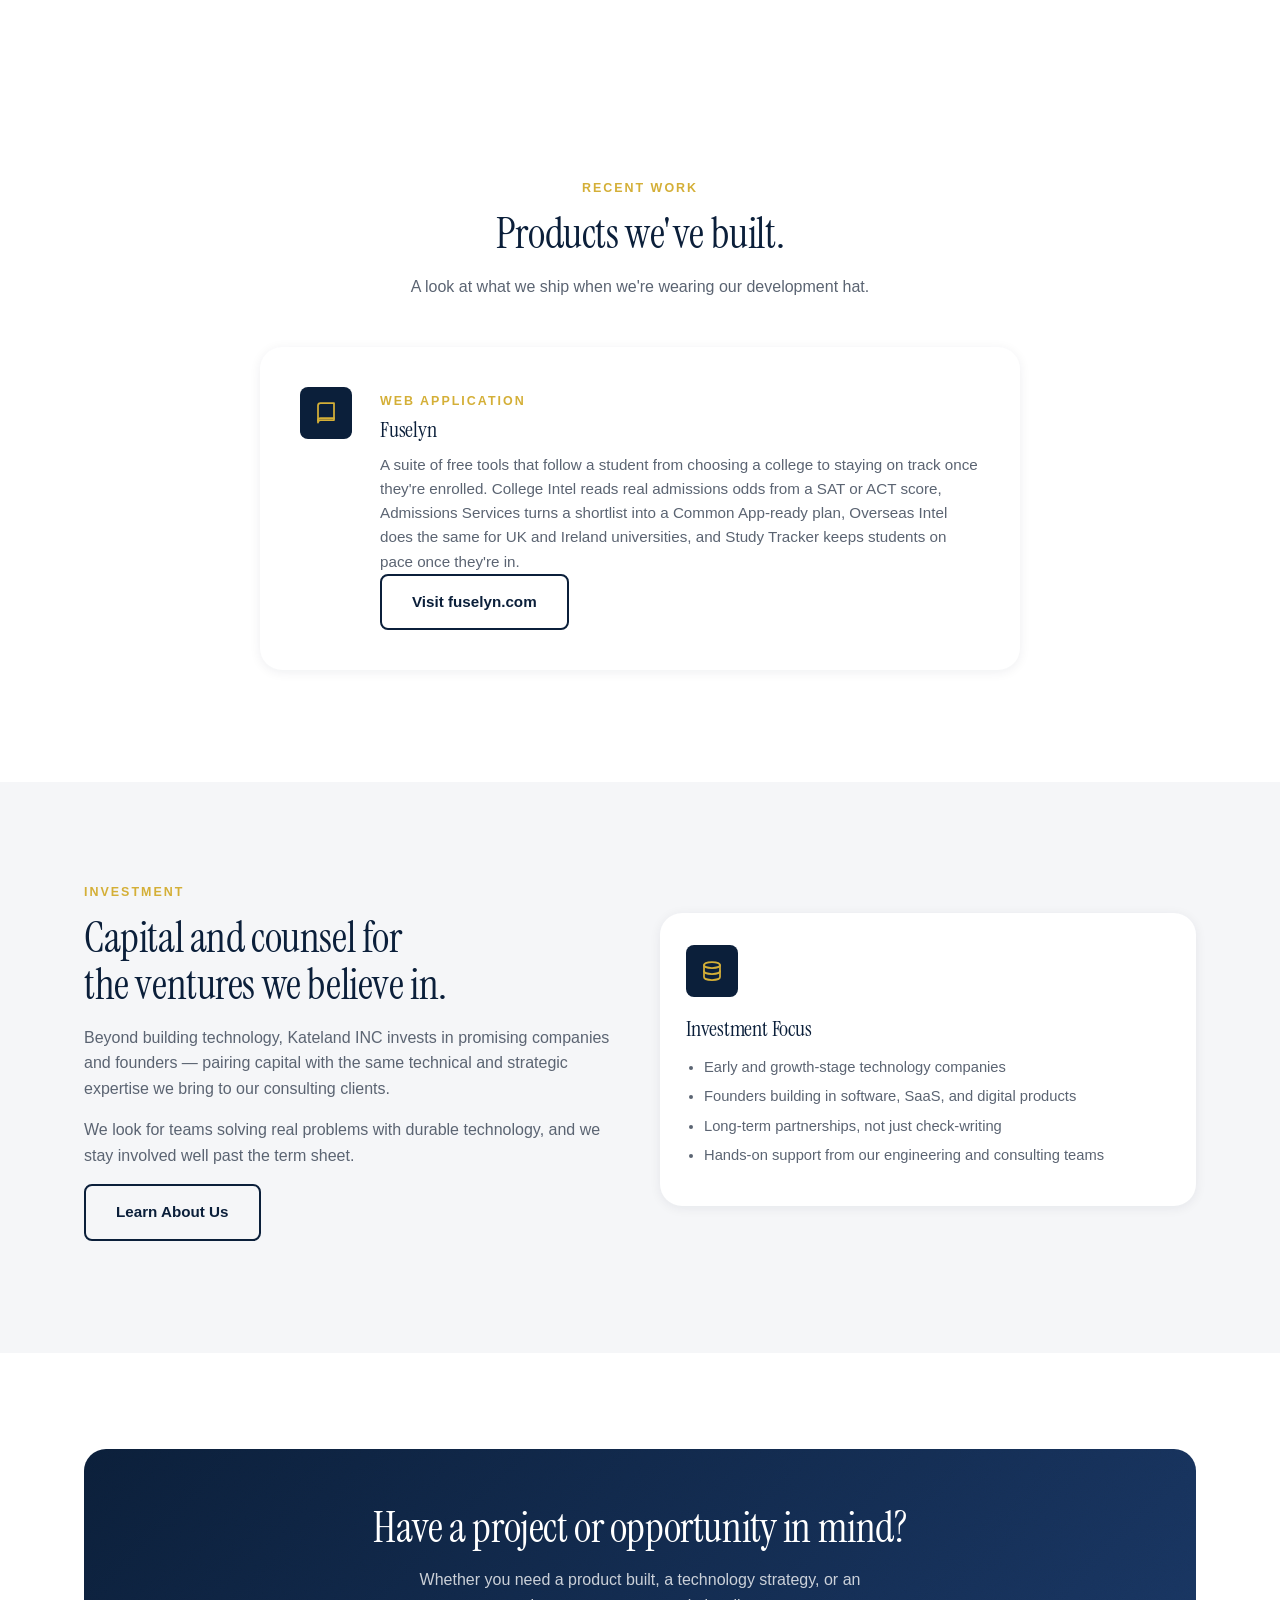
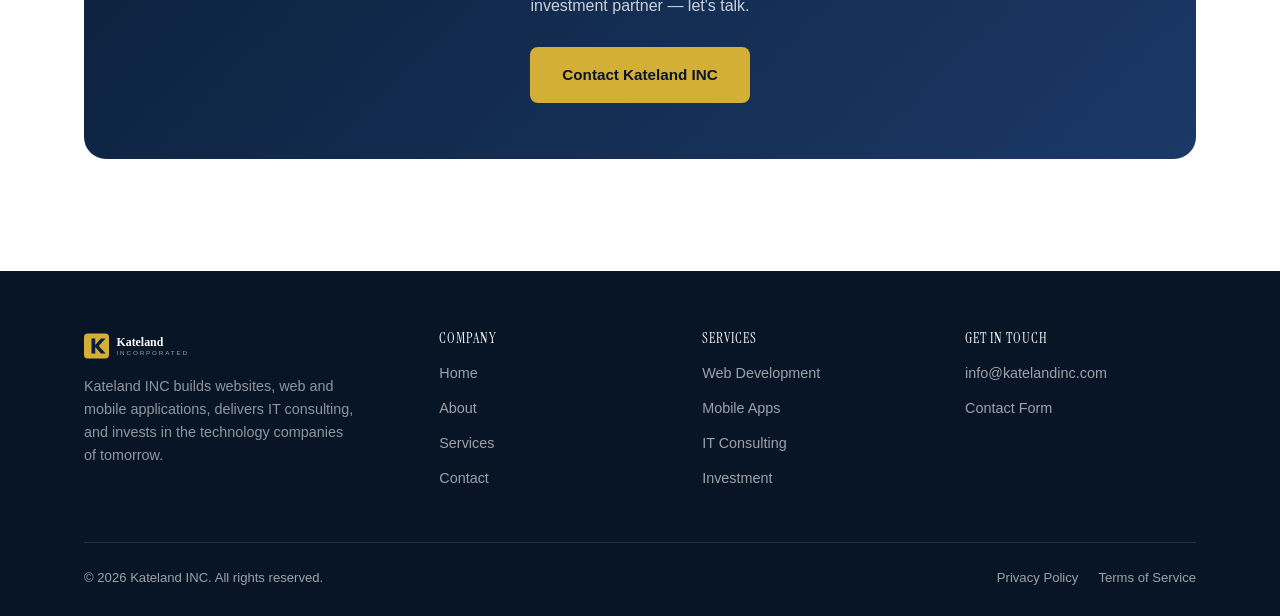
==== commit 3c763a1a: "Update Fuselyn card copy and add backlinks to its product subdomains Describe the full Fuselyn produ" ====
--- a/index.html
+++ b/index.html
@@ -119,7 +119,7 @@
       <div class="card-wide-body">
         <span class="eyebrow">Web Application</span>
         <h3>Fuselyn</h3>
-        <p>A study-planning web app for students. Fuselyn turns a syllabus or notes into a sequenced study plan, resurfaces spaced-repetition flashcards right before you'd forget them, and time-blocks sessions around your real calendar and deadlines.</p>
+        <p>A suite of free tools that follow a student from choosing a college to staying on track once they're enrolled. <a href="https://collegeintel.fuselyn.com" target="_blank" rel="noopener" class="link-inherit">College Intel</a> reads real admissions odds from a SAT or ACT score, <a href="https://admissions.fuselyn.com" target="_blank" rel="noopener" class="link-inherit">Admissions Services</a> turns a shortlist into a Common App-ready plan, <a href="https://overseas.fuselyn.com" target="_blank" rel="noopener" class="link-inherit">Overseas Intel</a> does the same for UK and Ireland universities, and <a href="https://plan.fuselyn.com" target="_blank" rel="noopener" class="link-inherit">Study Tracker</a> keeps students on pace once they're in.</p>
         <a href="https://fuselyn.com" target="_blank" rel="noopener" class="btn btn-dark-outline">Visit fuselyn.com</a>
       </div>
     </div>
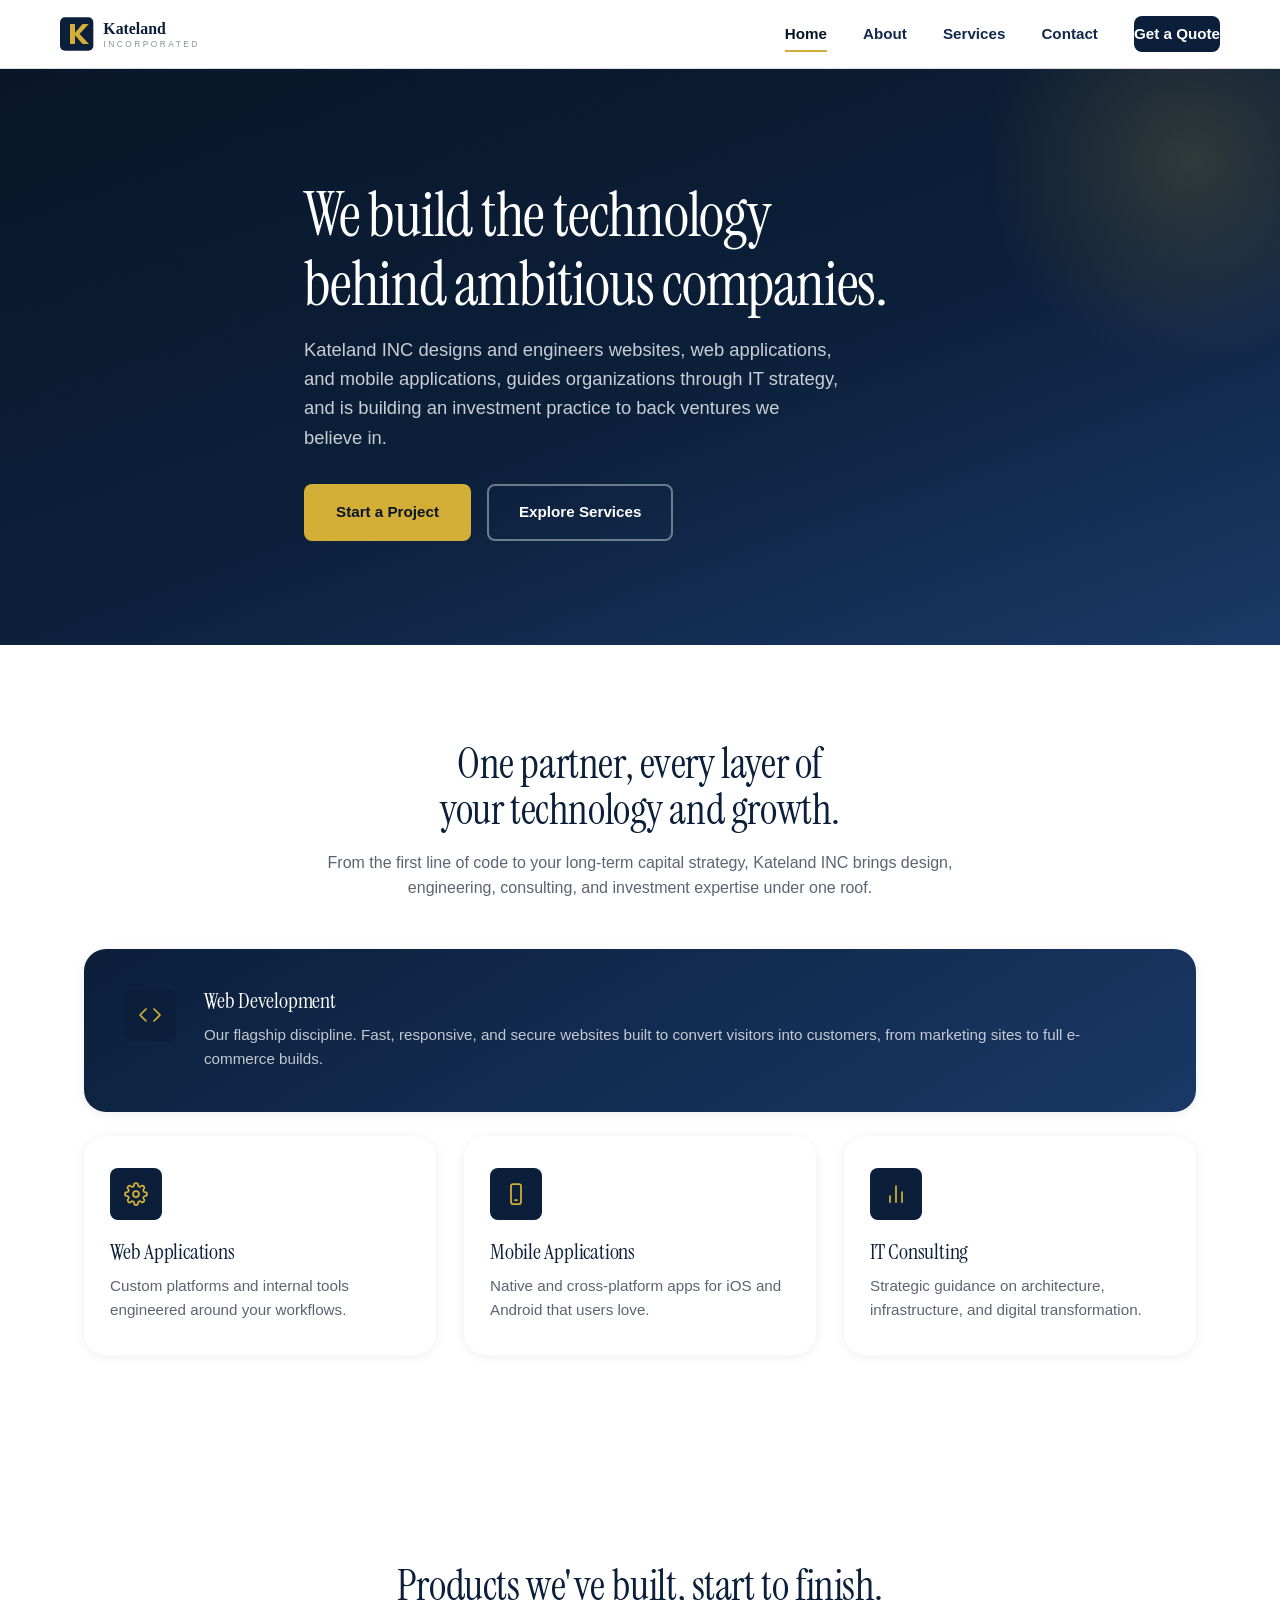
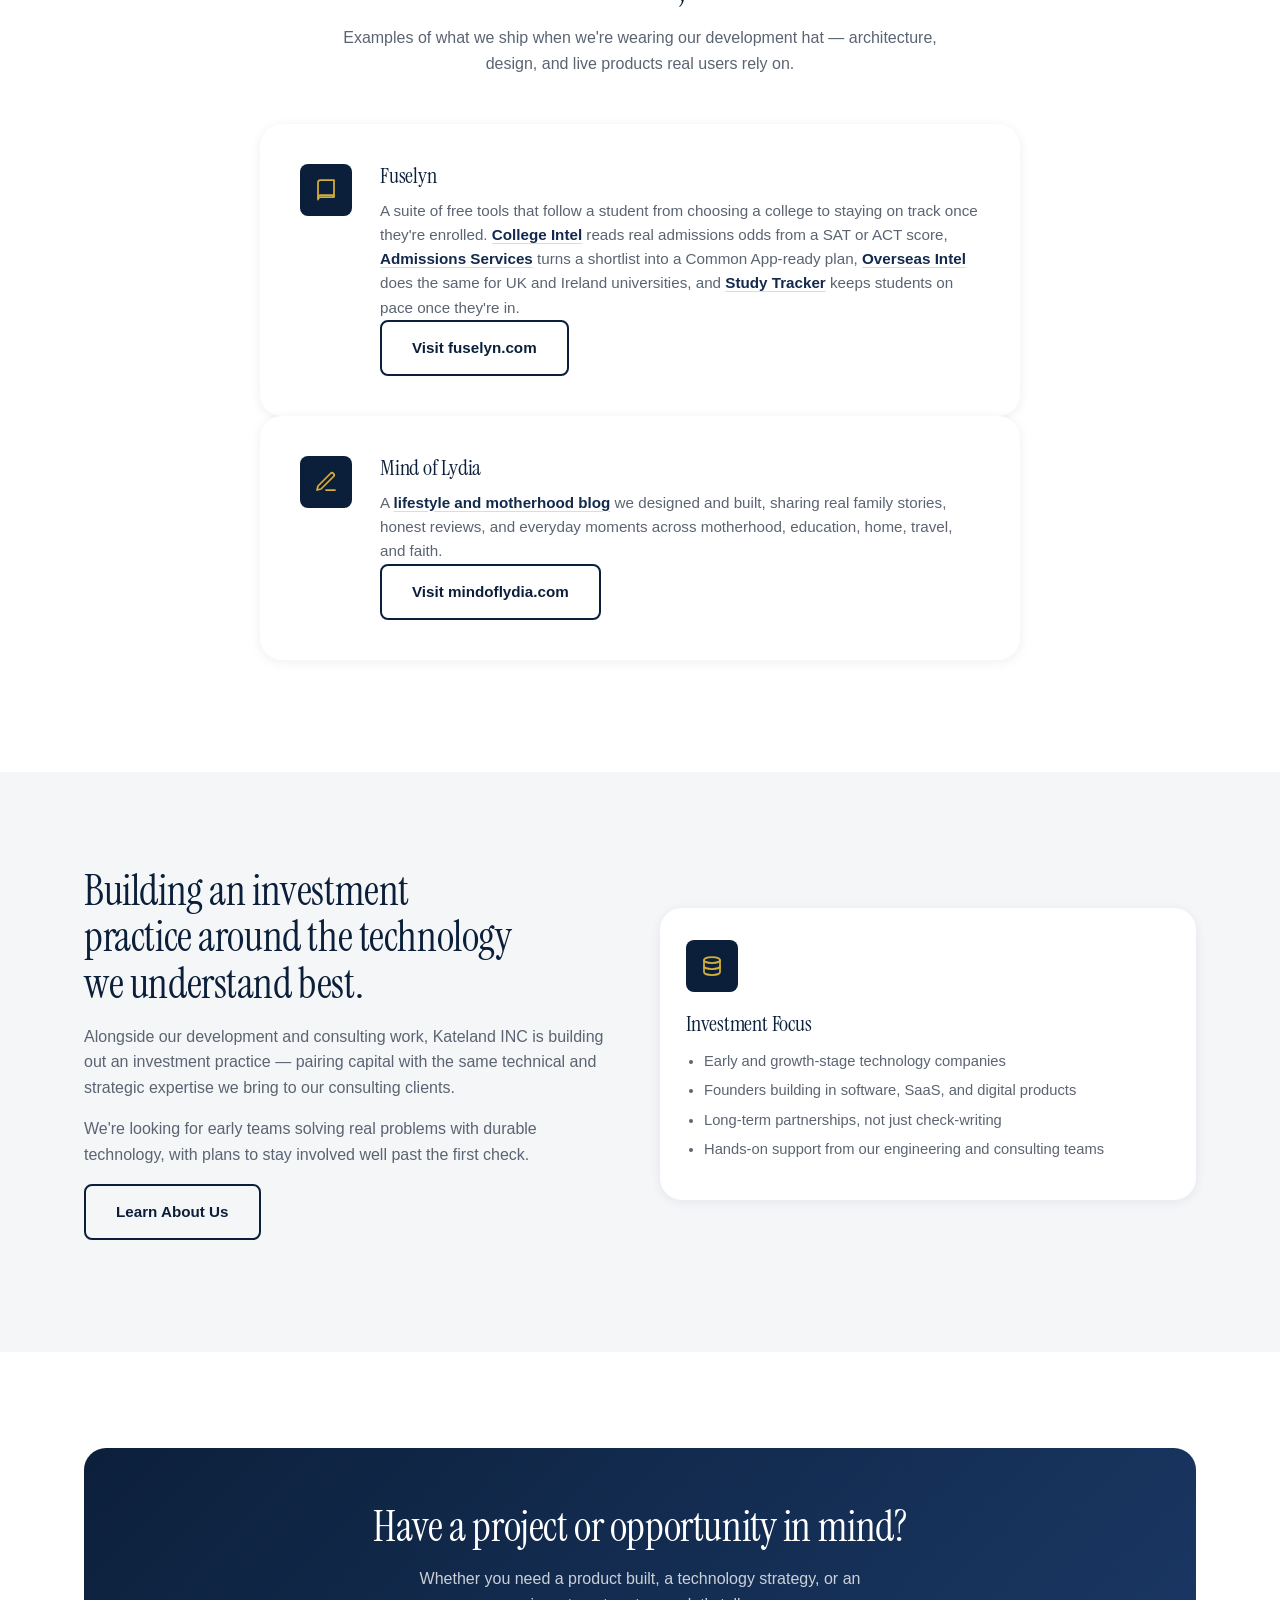
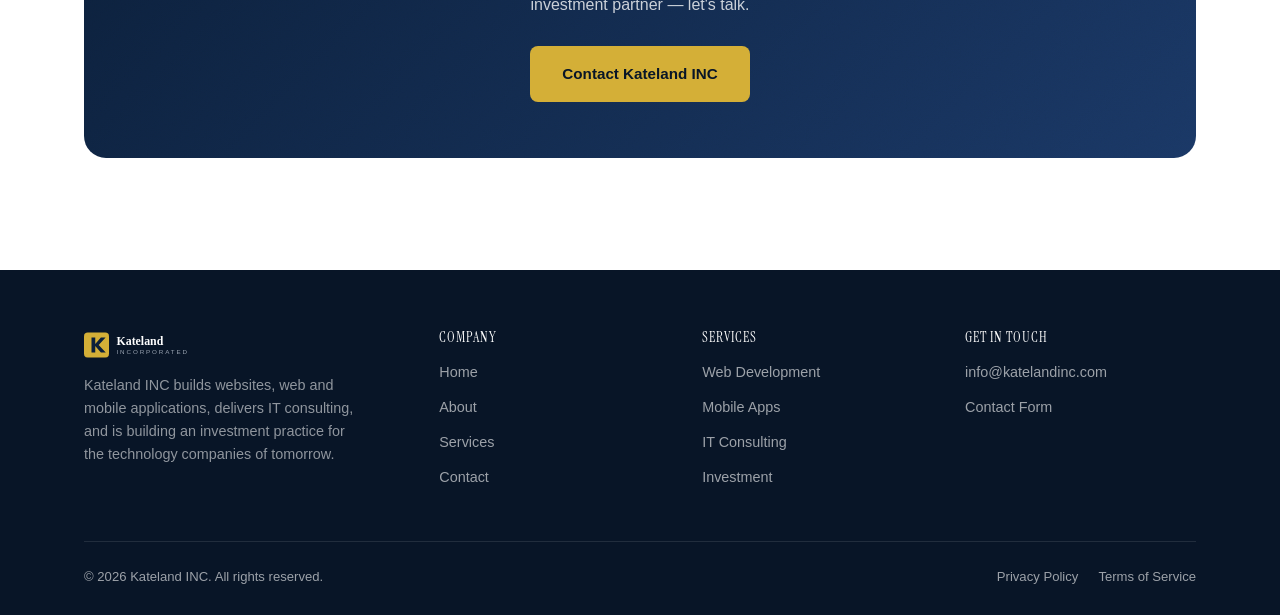
==== commit c2b87a55: "Add Mind of Lydia backlink and fix inline link visibility Add a second Recent Work card on the homep" ====
--- a/index.html
+++ b/index.html
@@ -4,15 +4,15 @@
 <meta charset="UTF-8">
 <meta name="viewport" content="width=device-width, initial-scale=1.0">
 <title>Kateland INC | Web, Mobile, IT Consulting &amp; Investment</title>
-<meta name="description" content="Kateland INC builds websites, web applications, and mobile applications, delivers IT consulting, and manages strategic investments.">
+<meta name="description" content="Kateland INC builds websites, web applications, and mobile applications, delivers IT consulting, and is building a strategic investment practice.">
 <meta property="og:type" content="website">
 <meta property="og:title" content="Kateland INC | Web, Mobile, IT Consulting &amp; Investment">
-<meta property="og:description" content="Kateland INC builds websites, web applications, and mobile applications, delivers IT consulting, and manages strategic investments.">
+<meta property="og:description" content="Kateland INC builds websites, web applications, and mobile applications, delivers IT consulting, and is building a strategic investment practice.">
 <meta property="og:url" content="https://katelandinc.com/">
 <meta property="og:image" content="https://katelandinc.com/assets/logo.svg">
 <meta name="twitter:card" content="summary">
 <meta name="twitter:title" content="Kateland INC | Web, Mobile, IT Consulting &amp; Investment">
-<meta name="twitter:description" content="Kateland INC builds websites, web applications, and mobile applications, delivers IT consulting, and manages strategic investments.">
+<meta name="twitter:description" content="Kateland INC builds websites, web applications, and mobile applications, delivers IT consulting, and is building a strategic investment practice.">
 <link rel="icon" href="assets/logo.svg" type="image/svg+xml">
 <link rel="preconnect" href="https://fonts.googleapis.com">
 <link rel="preconnect" href="https://fonts.gstatic.com" crossorigin>
@@ -41,9 +41,8 @@
 
 <section class="hero">
   <div class="container hero-inner">
-    <span class="eyebrow">Software &amp; Investment Partners</span>
     <h1>We build the technology behind ambitious companies.</h1>
-    <p class="lead">Kateland INC designs and engineers websites, web applications, and mobile applications, guides organizations through IT strategy, and puts capital behind ventures we believe in.</p>
+    <p class="lead">Kateland INC designs and engineers websites, web applications, and mobile applications, guides organizations through IT strategy, and is building an investment practice to back ventures we believe in.</p>
     <div class="hero-actions">
       <a href="contact.html" class="btn btn-primary">Start a Project</a>
       <a href="services.html" class="btn btn-outline">Explore Services</a>
@@ -51,19 +50,9 @@
   </div>
 </section>
 
-<div class="stats">
-  <div class="container stats-grid">
-    <div class="stat-card"><span class="num">5</span><span class="label">Core Disciplines</span></div>
-    <div class="stat-card"><span class="num">100%</span><span class="label">Client-Focused</span></div>
-    <div class="stat-card"><span class="num">24/7</span><span class="label">Support Mindset</span></div>
-    <div class="stat-card"><span class="num">360°</span><span class="label">Strategy to Delivery</span></div>
-  </div>
-</div>
-
 <section>
   <div class="container">
     <div class="section-head">
-      <span class="eyebrow">What We Do</span>
       <h2>One partner, every layer of your technology and growth.</h2>
       <p>From the first line of code to your long-term capital strategy, Kateland INC brings design, engineering, consulting, and investment expertise under one roof.</p>
     </div>
@@ -73,9 +62,8 @@
           <svg viewBox="0 0 24 24" fill="none" stroke="currentColor" stroke-width="1.75" stroke-linecap="round" stroke-linejoin="round" aria-hidden="true"><polyline points="8 6 2 12 8 18"/><polyline points="16 6 22 12 16 18"/></svg>
         </div>
         <div class="card-wide-body">
-          <span class="eyebrow">Flagship Discipline</span>
           <h3>Web Development</h3>
-          <p>Fast, responsive, and secure websites built to convert visitors into customers — from marketing sites to full e-commerce builds.</p>
+          <p>Our flagship discipline. Fast, responsive, and secure websites built to convert visitors into customers, from marketing sites to full e-commerce builds.</p>
         </div>
       </div>
       <div class="grid-3">
@@ -108,19 +96,27 @@
 <section>
   <div class="container">
     <div class="section-head">
-      <span class="eyebrow">Recent Work</span>
-      <h2>Products we've built.</h2>
-      <p>A look at what we ship when we're wearing our development hat.</p>
+      <h2>Products we've built, start to finish.</h2>
+      <p>Examples of what we ship when we're wearing our development hat — architecture, design, and live products real users rely on.</p>
     </div>
     <div class="card card-wide card-work">
       <div class="icon">
         <svg viewBox="0 0 24 24" fill="none" stroke="currentColor" stroke-width="1.75" stroke-linecap="round" stroke-linejoin="round" aria-hidden="true"><path d="M4 4.5A2.5 2.5 0 0 1 6.5 2H20v17H6.5A2.5 2.5 0 0 0 4 21.5v-17Z"/><path d="M4 19.5A2.5 2.5 0 0 1 6.5 17H20"/></svg>
       </div>
       <div class="card-wide-body">
-        <span class="eyebrow">Web Application</span>
         <h3>Fuselyn</h3>
         <p>A suite of free tools that follow a student from choosing a college to staying on track once they're enrolled. <a href="https://collegeintel.fuselyn.com" target="_blank" rel="noopener" class="link-inherit">College Intel</a> reads real admissions odds from a SAT or ACT score, <a href="https://admissions.fuselyn.com" target="_blank" rel="noopener" class="link-inherit">Admissions Services</a> turns a shortlist into a Common App-ready plan, <a href="https://overseas.fuselyn.com" target="_blank" rel="noopener" class="link-inherit">Overseas Intel</a> does the same for UK and Ireland universities, and <a href="https://plan.fuselyn.com" target="_blank" rel="noopener" class="link-inherit">Study Tracker</a> keeps students on pace once they're in.</p>
         <a href="https://fuselyn.com" target="_blank" rel="noopener" class="btn btn-dark-outline">Visit fuselyn.com</a>
+      </div>
+    </div>
+    <div class="card card-wide card-work">
+      <div class="icon">
+        <svg viewBox="0 0 24 24" fill="none" stroke="currentColor" stroke-width="1.75" stroke-linecap="round" stroke-linejoin="round" aria-hidden="true"><path d="M12 20h9"/><path d="M16.5 3.5a2.12 2.12 0 0 1 3 3L7 19l-4 1 1-4Z"/></svg>
+      </div>
+      <div class="card-wide-body">
+        <h3>Mind of Lydia</h3>
+        <p>A <a href="https://mindoflydia.com" target="_blank" rel="noopener" class="link-inherit">lifestyle and motherhood blog</a> we designed and built, sharing real family stories, honest reviews, and everyday moments across motherhood, education, home, travel, and faith.</p>
+        <a href="https://mindoflydia.com" target="_blank" rel="noopener" class="btn btn-dark-outline">Visit mindoflydia.com</a>
       </div>
     </div>
   </div>
@@ -129,10 +125,9 @@
 <section class="section-alt">
   <div class="container grid-2">
     <div>
-      <span class="eyebrow">Investment</span>
-      <h2>Capital and counsel for the ventures we believe in.</h2>
-      <p>Beyond building technology, Kateland INC invests in promising companies and founders — pairing capital with the same technical and strategic expertise we bring to our consulting clients.</p>
-      <p>We look for teams solving real problems with durable technology, and we stay involved well past the term sheet.</p>
+      <h2>Building an investment practice around the technology we understand best.</h2>
+      <p>Alongside our development and consulting work, Kateland INC is building out an investment practice — pairing capital with the same technical and strategic expertise we bring to our consulting clients.</p>
+      <p>We're looking for early teams solving real problems with durable technology, with plans to stay involved well past the first check.</p>
       <a href="about.html" class="btn btn-dark-outline">Learn About Us</a>
     </div>
     <div class="card">
@@ -167,7 +162,7 @@
     <div class="footer-grid">
       <div class="footer-brand">
         <div class="footer-logo"><img src="assets/logo-white.svg" alt="Kateland INC"></div>
-        <p>Kateland INC builds websites, web and mobile applications, delivers IT consulting, and invests in the technology companies of tomorrow.</p>
+        <p>Kateland INC builds websites, web and mobile applications, delivers IT consulting, and is building an investment practice for the technology companies of tomorrow.</p>
       </div>
       <div class="footer-col">
         <h4>Company</h4>
--- a/css/style.css
+++ b/css/style.css
@@ -61,16 +61,6 @@
 
 p { margin: 0 0 16px; color: var(--gray-600); text-wrap: pretty; }
 
-.eyebrow {
-  display: inline-block;
-  font-size: 0.78rem;
-  font-weight: 700;
-  letter-spacing: 2px;
-  text-transform: uppercase;
-  color: var(--gold-500);
-  margin-bottom: 12px;
-}
-
 .skip-link {
   position: absolute;
   left: 16px;
@@ -248,41 +238,6 @@
 .page-hero h1 { color: var(--white); margin-bottom: 8px; }
 .page-hero p { color: rgba(255,255,255,0.75); max-width: 560px; margin: 0 auto; }
 
-/* ===== Stats strip ===== */
-.stats {
-  background: var(--navy-800);
-  padding: 0 0 60px;
-}
-.stats-grid {
-  display: grid;
-  grid-template-columns: repeat(4, 1fr);
-  gap: 24px;
-  margin-top: -40px;
-  position: relative;
-  z-index: 2;
-}
-.stat-card {
-  background: var(--white);
-  border-radius: var(--radius-lg);
-  padding: 28px 20px;
-  text-align: center;
-  box-shadow: var(--shadow-lg);
-}
-.stat-card .num {
-  font-family: var(--font-head);
-  font-weight: 400;
-  font-size: 2.3rem;
-  color: var(--navy-800);
-  display: block;
-  font-variant-numeric: tabular-nums;
-}
-.stat-card .label {
-  font-size: 0.85rem;
-  color: var(--gray-600);
-  text-transform: uppercase;
-  letter-spacing: 1px;
-}
-
 /* ===== Sections ===== */
 section { padding: 96px 0 112px; }
 .section-alt { background: var(--gray-100); }
@@ -322,10 +277,21 @@
   padding: 40px;
 }
 .card-wide .card-wide-body { flex: 1; min-width: 240px; }
-.card-wide .eyebrow { margin-bottom: 6px; }
 .card-work { max-width: 760px; margin: 0 auto; }
 .mt-lg { margin-top: 24px; }
-.link-inherit { color: inherit; }
+.link-inherit {
+  color: var(--navy-700);
+  text-decoration: underline;
+  text-decoration-color: var(--gray-300);
+  text-underline-offset: 3px;
+  font-weight: 600;
+  transition: color 0.15s ease, text-decoration-color 0.15s ease;
+}
+.link-inherit:hover,
+.link-inherit:focus-visible {
+  color: var(--gold-500);
+  text-decoration-color: var(--gold-500);
+}
 .btn-block { width: 100%; }
 
 .card-accent {
@@ -510,7 +476,6 @@
 
 /* ===== 404 page ===== */
 .not-found { text-align: center; padding: 130px 0 140px; }
-.not-found .eyebrow { color: var(--gold-500); }
 .not-found h1 { font-size: clamp(3rem, 8vw, 5.5rem); }
 .not-found p { max-width: 460px; margin: 0 auto 32px; }
 
@@ -526,7 +491,6 @@
   .grid-4 { grid-template-columns: repeat(2, 1fr); }
   .grid-3 { grid-template-columns: 1fr; }
   .grid-2 { grid-template-columns: 1fr; }
-  .stats-grid { grid-template-columns: repeat(2, 1fr); }
   .contact-layout { grid-template-columns: 1fr; }
   .footer-grid { grid-template-columns: 1fr 1fr; }
   .grid-3.grid-stagger .card:nth-child(3n+2) { margin-top: 0; }
@@ -536,7 +500,6 @@
   .main-nav { position: fixed; top: 69px; left: 0; right: 0; background: var(--white); flex-direction: column; align-items: flex-start; padding: 20px 24px; gap: 18px; border-bottom: 1px solid var(--gray-300); transform: translateY(-150%); opacity: 0; transition: all 0.25s ease; }
   .main-nav.open { transform: translateY(0); opacity: 1; }
   .nav-toggle { display: flex; }
-  .stats-grid { grid-template-columns: 1fr 1fr; }
   .form-row { grid-template-columns: 1fr; }
   .cta-band { padding: 40px 24px; }
   .footer-grid { grid-template-columns: 1fr; }
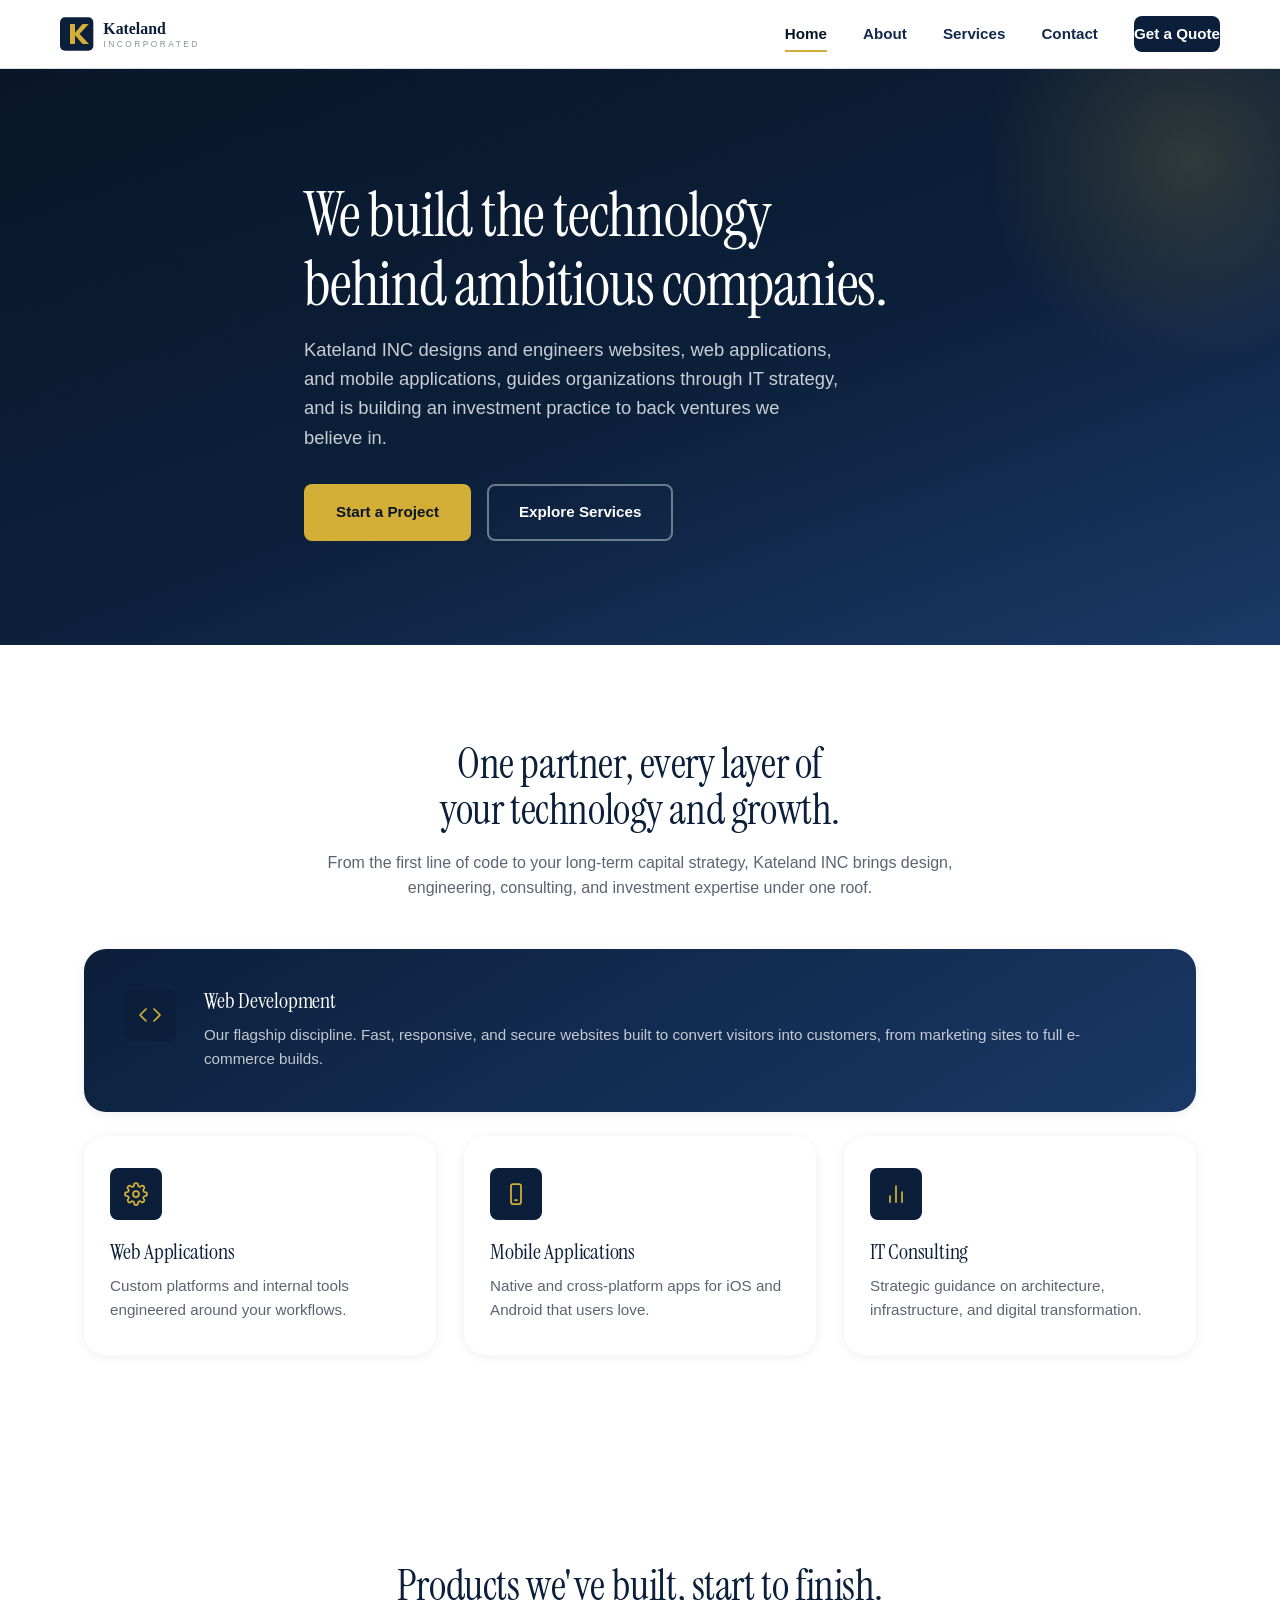
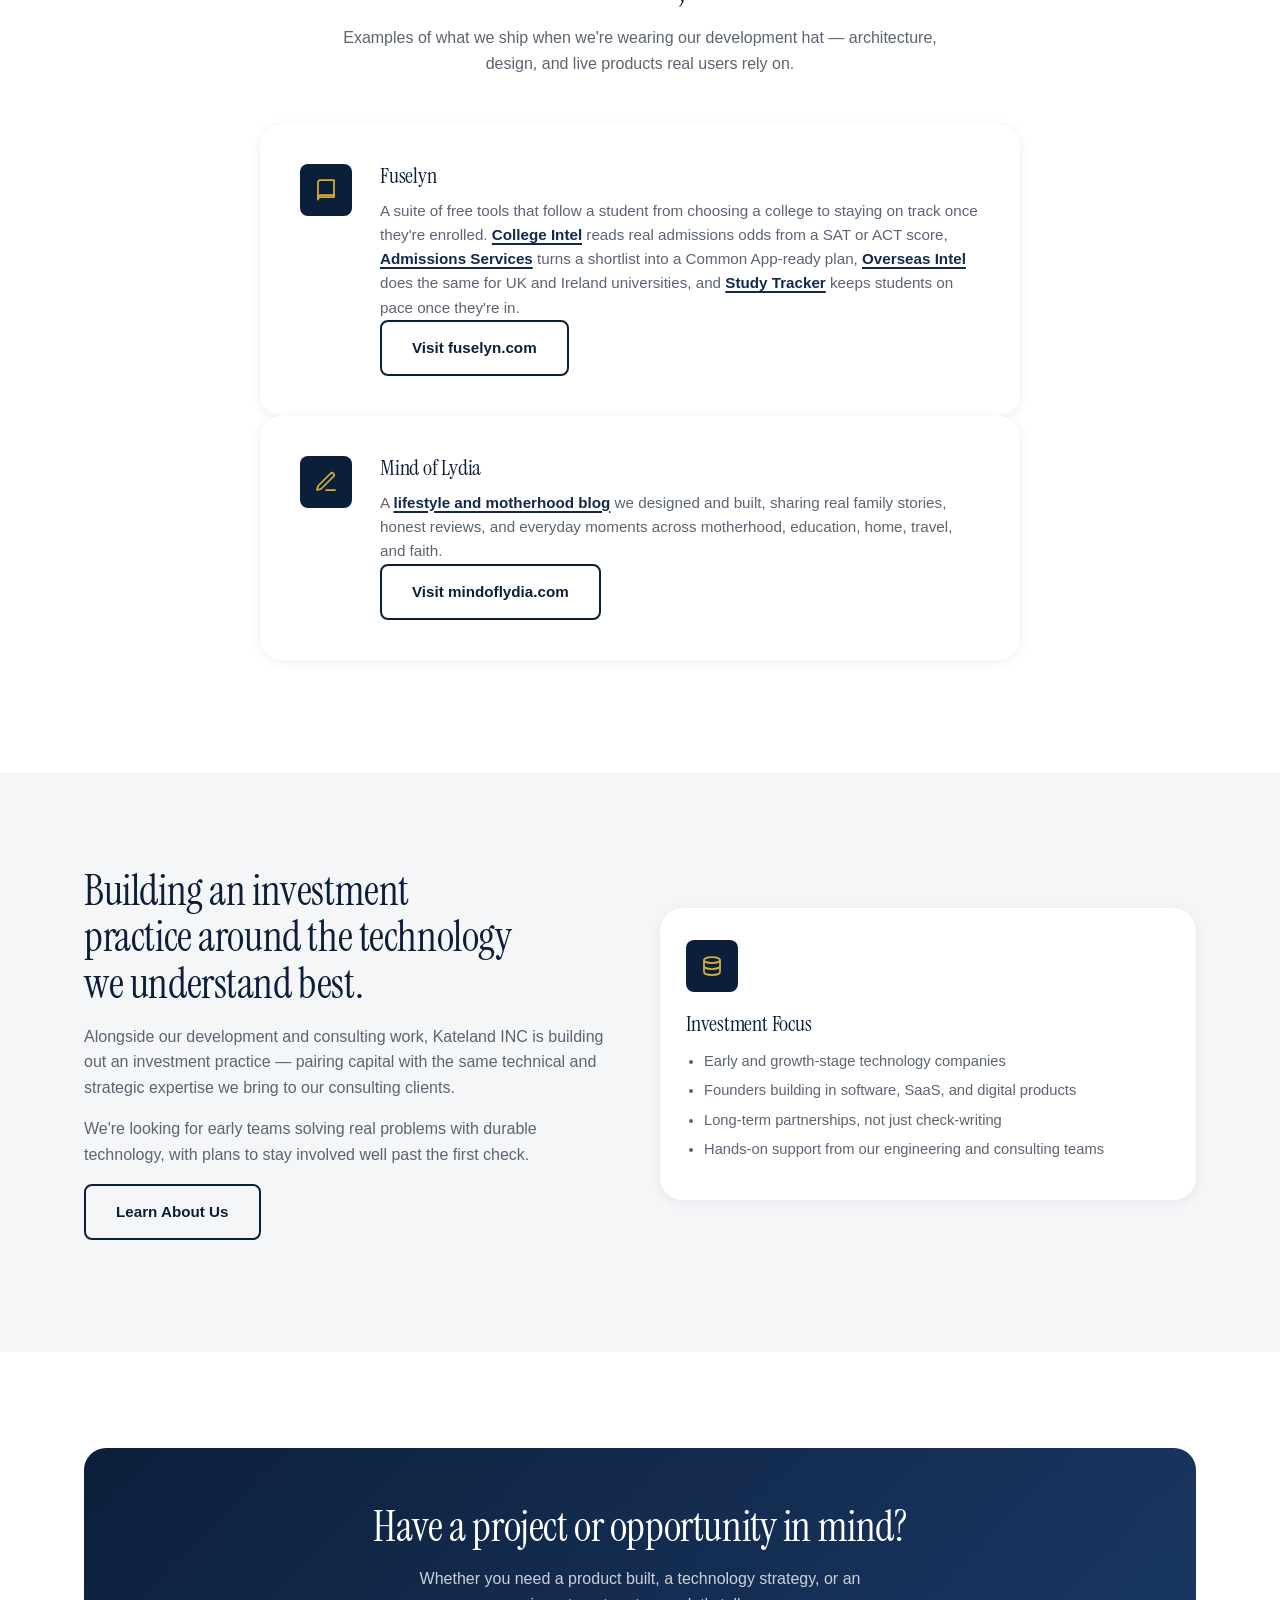
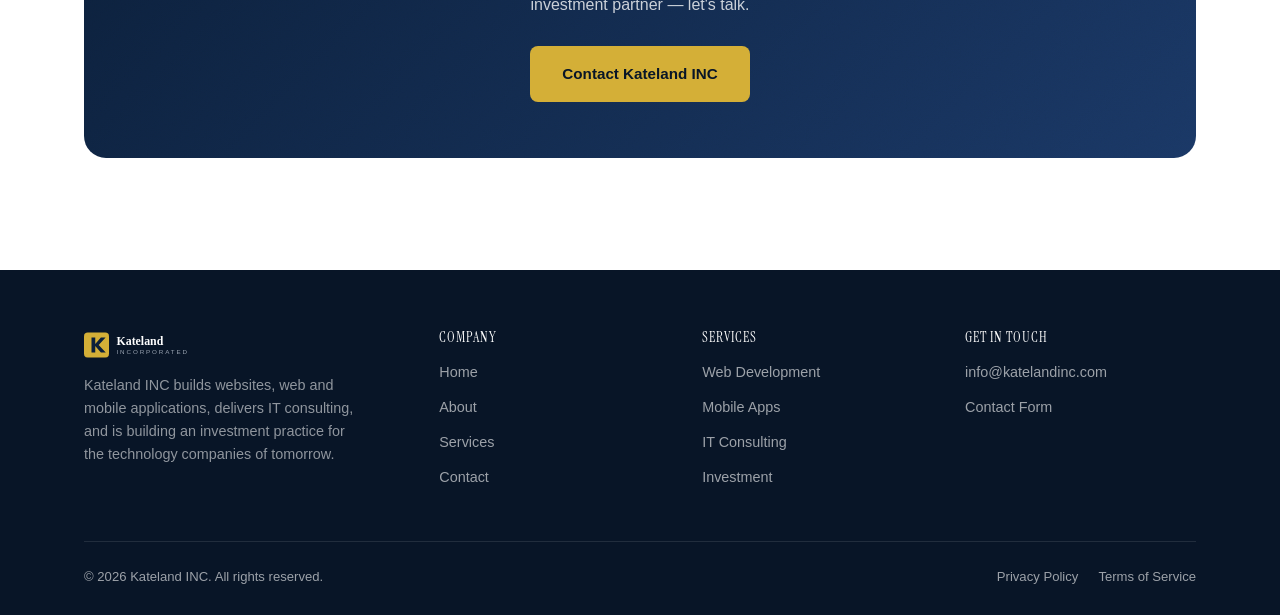
==== commit a2730271: "Optimize site for SEO: structured data, canonicals, social images - Add canonical link tags to every" ====
--- a/index.html
+++ b/index.html
@@ -5,19 +5,58 @@
 <meta name="viewport" content="width=device-width, initial-scale=1.0">
 <title>Kateland INC | Web, Mobile, IT Consulting &amp; Investment</title>
 <meta name="description" content="Kateland INC builds websites, web applications, and mobile applications, delivers IT consulting, and is building a strategic investment practice.">
+<link rel="canonical" href="https://katelandinc.com/">
+<meta name="theme-color" content="#0B1F3A">
 <meta property="og:type" content="website">
+<meta property="og:site_name" content="Kateland INC">
 <meta property="og:title" content="Kateland INC | Web, Mobile, IT Consulting &amp; Investment">
 <meta property="og:description" content="Kateland INC builds websites, web applications, and mobile applications, delivers IT consulting, and is building a strategic investment practice.">
 <meta property="og:url" content="https://katelandinc.com/">
-<meta property="og:image" content="https://katelandinc.com/assets/logo.svg">
-<meta name="twitter:card" content="summary">
+<meta property="og:image" content="https://katelandinc.com/assets/og-image.png">
+<meta property="og:image:width" content="1200">
+<meta property="og:image:height" content="630">
+<meta property="og:image:alt" content="Kateland INC — Web, Mobile, IT Consulting &amp; Investment">
+<meta property="og:locale" content="en_US">
+<meta name="twitter:card" content="summary_large_image">
 <meta name="twitter:title" content="Kateland INC | Web, Mobile, IT Consulting &amp; Investment">
 <meta name="twitter:description" content="Kateland INC builds websites, web applications, and mobile applications, delivers IT consulting, and is building a strategic investment practice.">
+<meta name="twitter:image" content="https://katelandinc.com/assets/og-image.png">
 <link rel="icon" href="assets/logo.svg" type="image/svg+xml">
+<link rel="icon" href="assets/favicon-32.png" sizes="32x32" type="image/png">
+<link rel="icon" href="assets/icon-192.png" sizes="192x192" type="image/png">
+<link rel="apple-touch-icon" href="assets/apple-touch-icon.png">
 <link rel="preconnect" href="https://fonts.googleapis.com">
 <link rel="preconnect" href="https://fonts.gstatic.com" crossorigin>
 <link href="https://fonts.googleapis.com/css2?family=Instrument+Serif:ital@0;1&amp;display=swap" rel="stylesheet">
 <link rel="stylesheet" href="css/style.css">
+<script type="application/ld+json">
+{
+  "@context": "https://schema.org",
+  "@type": "Organization",
+  "@id": "https://katelandinc.com/#organization",
+  "name": "Kateland INC",
+  "url": "https://katelandinc.com/",
+  "logo": "https://katelandinc.com/assets/og-image.png",
+  "image": "https://katelandinc.com/assets/og-image.png",
+  "email": "info@katelandinc.com",
+  "description": "Kateland INC builds websites, web applications, and mobile applications, delivers IT consulting, and is building a strategic investment practice.",
+  "contactPoint": {
+    "@type": "ContactPoint",
+    "email": "info@katelandinc.com",
+    "contactType": "sales"
+  }
+}
+</script>
+<script type="application/ld+json">
+{
+  "@context": "https://schema.org",
+  "@type": "WebSite",
+  "@id": "https://katelandinc.com/#website",
+  "name": "Kateland INC",
+  "url": "https://katelandinc.com/",
+  "publisher": { "@id": "https://katelandinc.com/#organization" }
+}
+</script>
 </head>
 <body>
 
--- a/css/style.css
+++ b/css/style.css
@@ -282,15 +282,15 @@
 .link-inherit {
   color: var(--navy-700);
   text-decoration: underline;
-  text-decoration-color: var(--gray-300);
+  text-decoration-color: currentColor;
+  text-decoration-thickness: 1.5px;
   text-underline-offset: 3px;
   font-weight: 600;
-  transition: color 0.15s ease, text-decoration-color 0.15s ease;
+  transition: color 0.15s ease;
 }
 .link-inherit:hover,
 .link-inherit:focus-visible {
   color: var(--gold-500);
-  text-decoration-color: var(--gold-500);
 }
 .btn-block { width: 100%; }
 
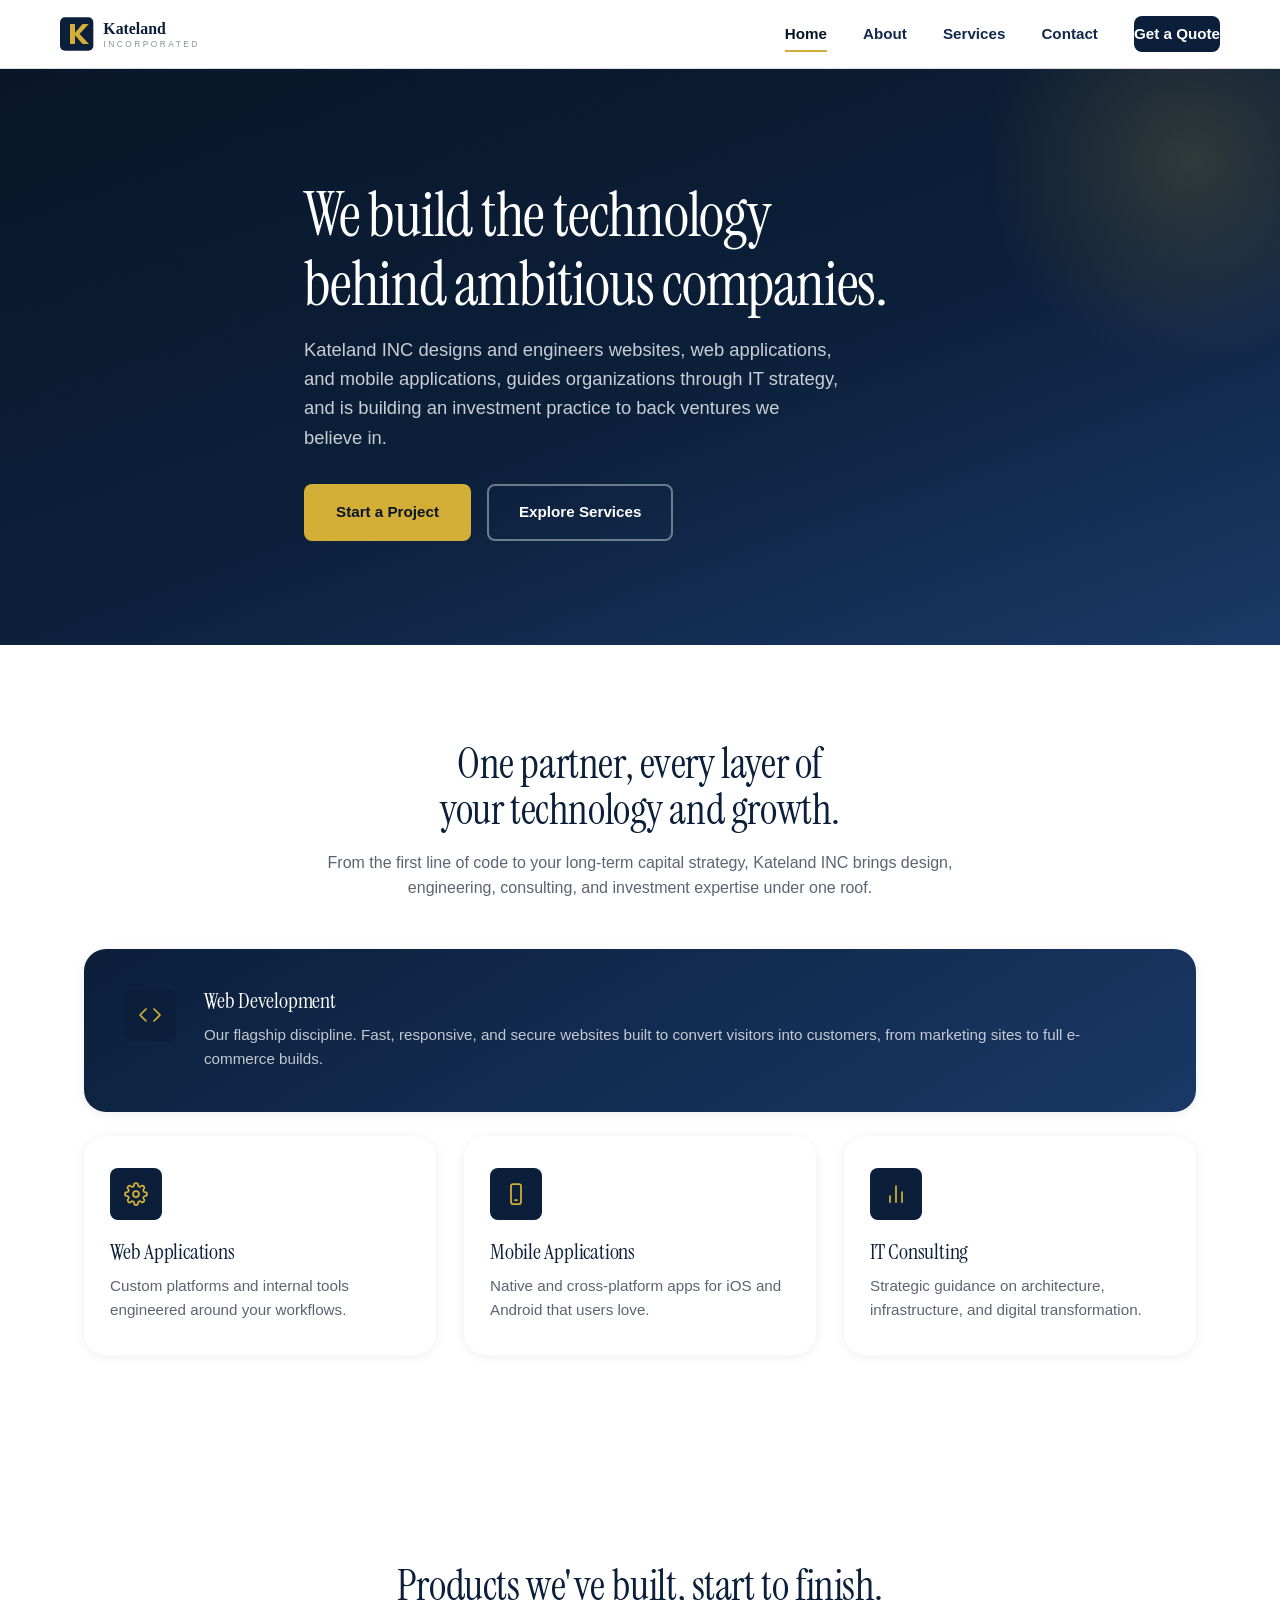
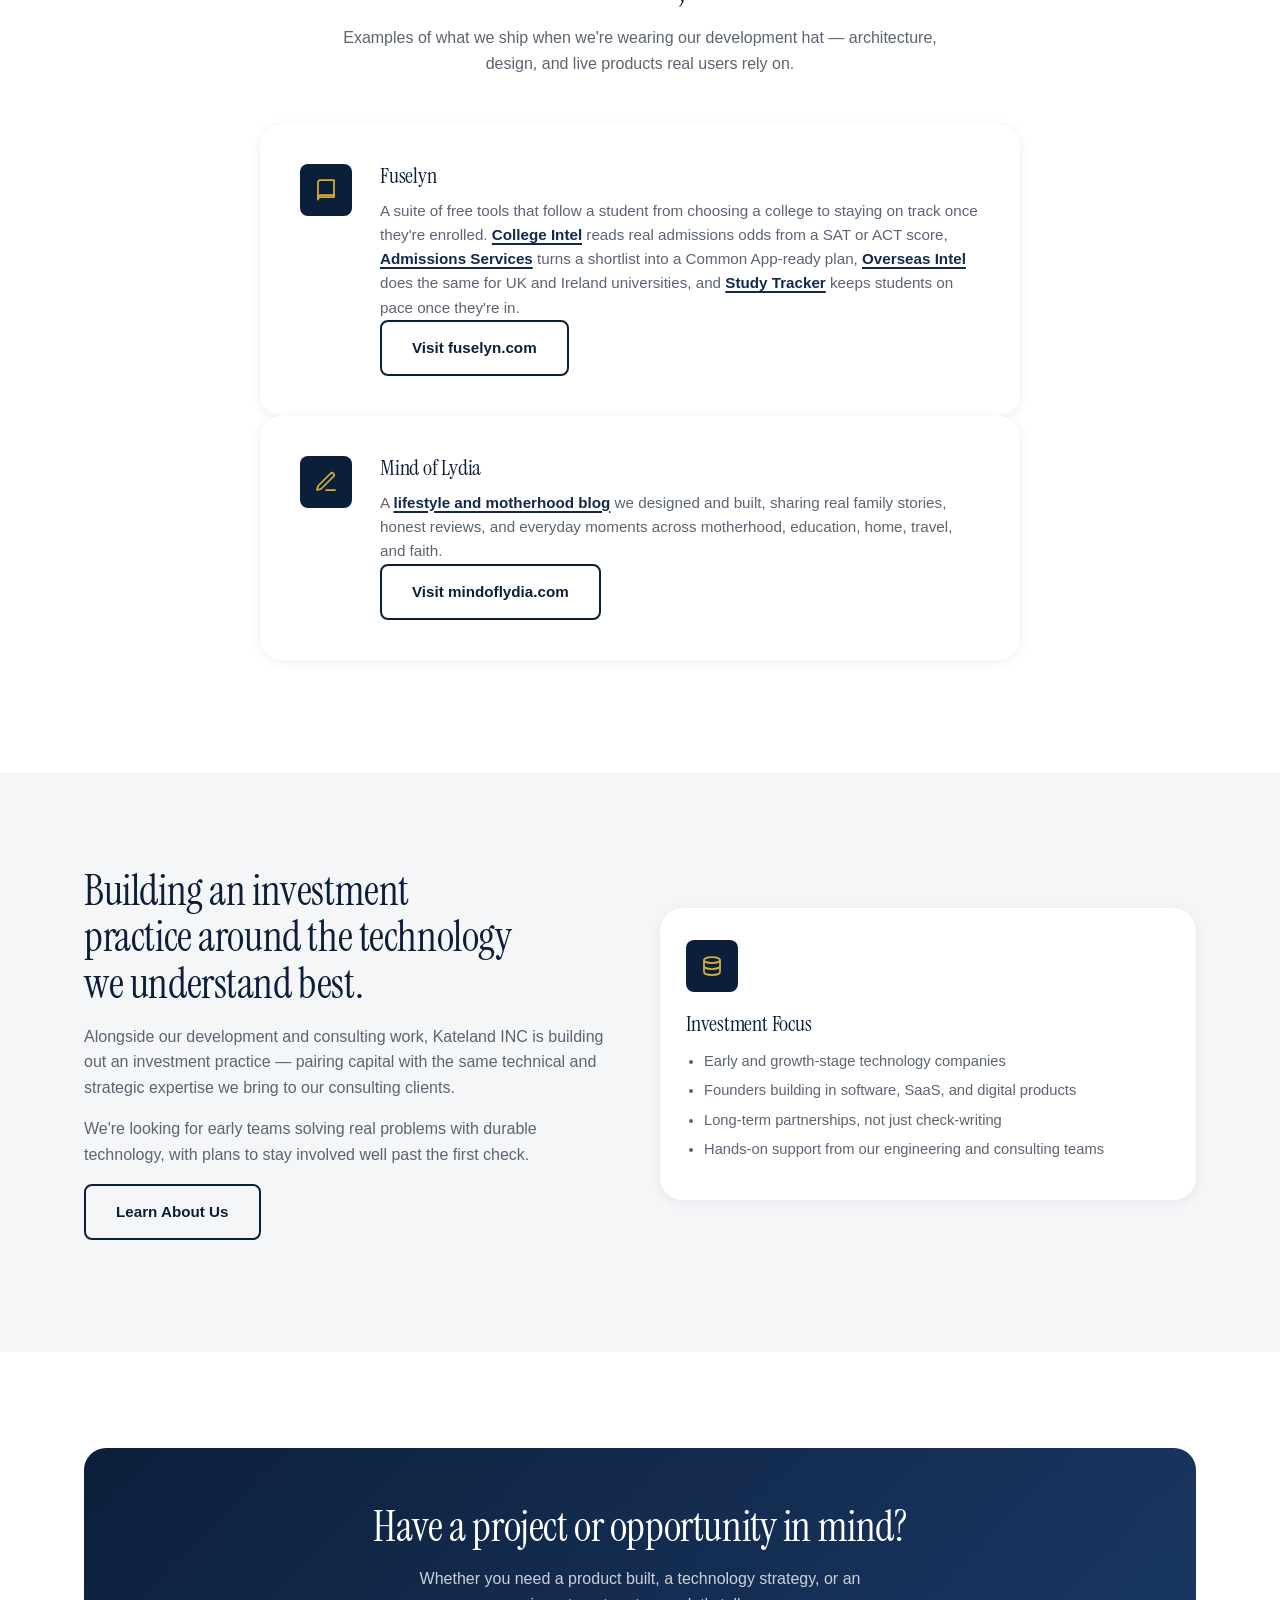
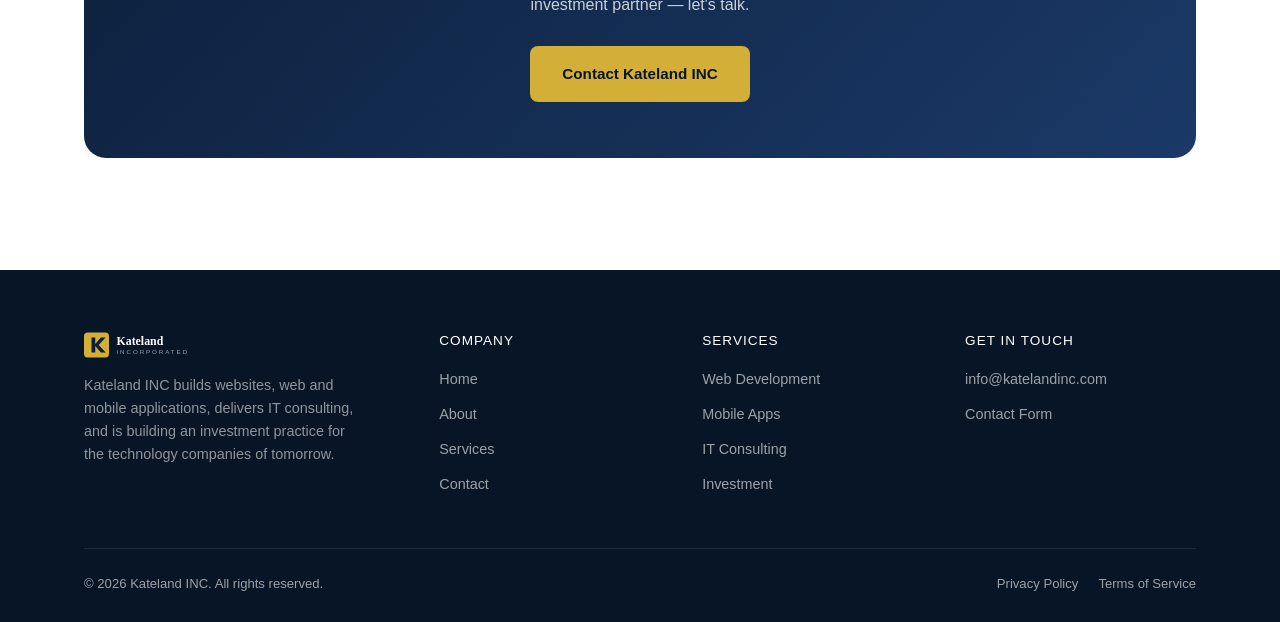
==== commit 19b65dba: "Improve page-speed and a11y: async fonts, sized images, footer headings - Load the Google Fonts styl" ====
--- a/index.html
+++ b/index.html
@@ -27,7 +27,9 @@
 <link rel="apple-touch-icon" href="assets/apple-touch-icon.png">
 <link rel="preconnect" href="https://fonts.googleapis.com">
 <link rel="preconnect" href="https://fonts.gstatic.com" crossorigin>
-<link href="https://fonts.googleapis.com/css2?family=Instrument+Serif:ital@0;1&amp;display=swap" rel="stylesheet">
+<link rel="preload" as="style" href="https://fonts.googleapis.com/css2?family=Instrument+Serif:ital@0;1&amp;display=swap">
+<link href="https://fonts.googleapis.com/css2?family=Instrument+Serif:ital@0;1&amp;display=swap" rel="stylesheet" media="print" onload="this.media='all'">
+<noscript><link href="https://fonts.googleapis.com/css2?family=Instrument+Serif:ital@0;1&amp;display=swap" rel="stylesheet"></noscript>
 <link rel="stylesheet" href="css/style.css">
 <script type="application/ld+json">
 {
@@ -64,7 +66,7 @@
 
 <header class="site-header">
   <div class="container header-inner">
-    <a href="index.html" class="logo"><img src="assets/logo.svg" alt="Kateland INC"></a>
+    <a href="index.html" class="logo"><img src="assets/logo.svg" alt="Kateland INC" width="200" height="40"></a>
     <nav class="main-nav">
       <a href="index.html" class="active">Home</a>
       <a href="about.html">About</a>
@@ -200,25 +202,25 @@
   <div class="container">
     <div class="footer-grid">
       <div class="footer-brand">
-        <div class="footer-logo"><img src="assets/logo-white.svg" alt="Kateland INC"></div>
+        <div class="footer-logo"><img src="assets/logo-white.svg" alt="Kateland INC" width="150" height="30"></div>
         <p>Kateland INC builds websites, web and mobile applications, delivers IT consulting, and is building an investment practice for the technology companies of tomorrow.</p>
       </div>
       <div class="footer-col">
-        <h4>Company</h4>
+        <p class="footer-heading">Company</p>
         <a href="index.html">Home</a>
         <a href="about.html">About</a>
         <a href="services.html">Services</a>
         <a href="contact.html">Contact</a>
       </div>
       <div class="footer-col">
-        <h4>Services</h4>
+        <p class="footer-heading">Services</p>
         <a href="services.html#web-development">Web Development</a>
         <a href="services.html#mobile-applications">Mobile Apps</a>
         <a href="services.html#it-consulting">IT Consulting</a>
         <a href="services.html#investment">Investment</a>
       </div>
       <div class="footer-col">
-        <h4>Get in Touch</h4>
+        <p class="footer-heading">Get in Touch</p>
         <a href="mailto:info@katelandinc.com">info@katelandinc.com</a>
         <a href="contact.html">Contact Form</a>
       </div>
--- a/css/style.css
+++ b/css/style.css
@@ -445,7 +445,7 @@
   border-bottom: 1px solid rgba(255,255,255,0.1);
 }
 .footer-brand p { color: rgba(255,255,255,0.55); font-size: 0.9rem; max-width: 280px; }
-.footer-col h4 {
+.footer-col .footer-heading {
   color: var(--white);
   font-size: 0.85rem;
   letter-spacing: 1px;
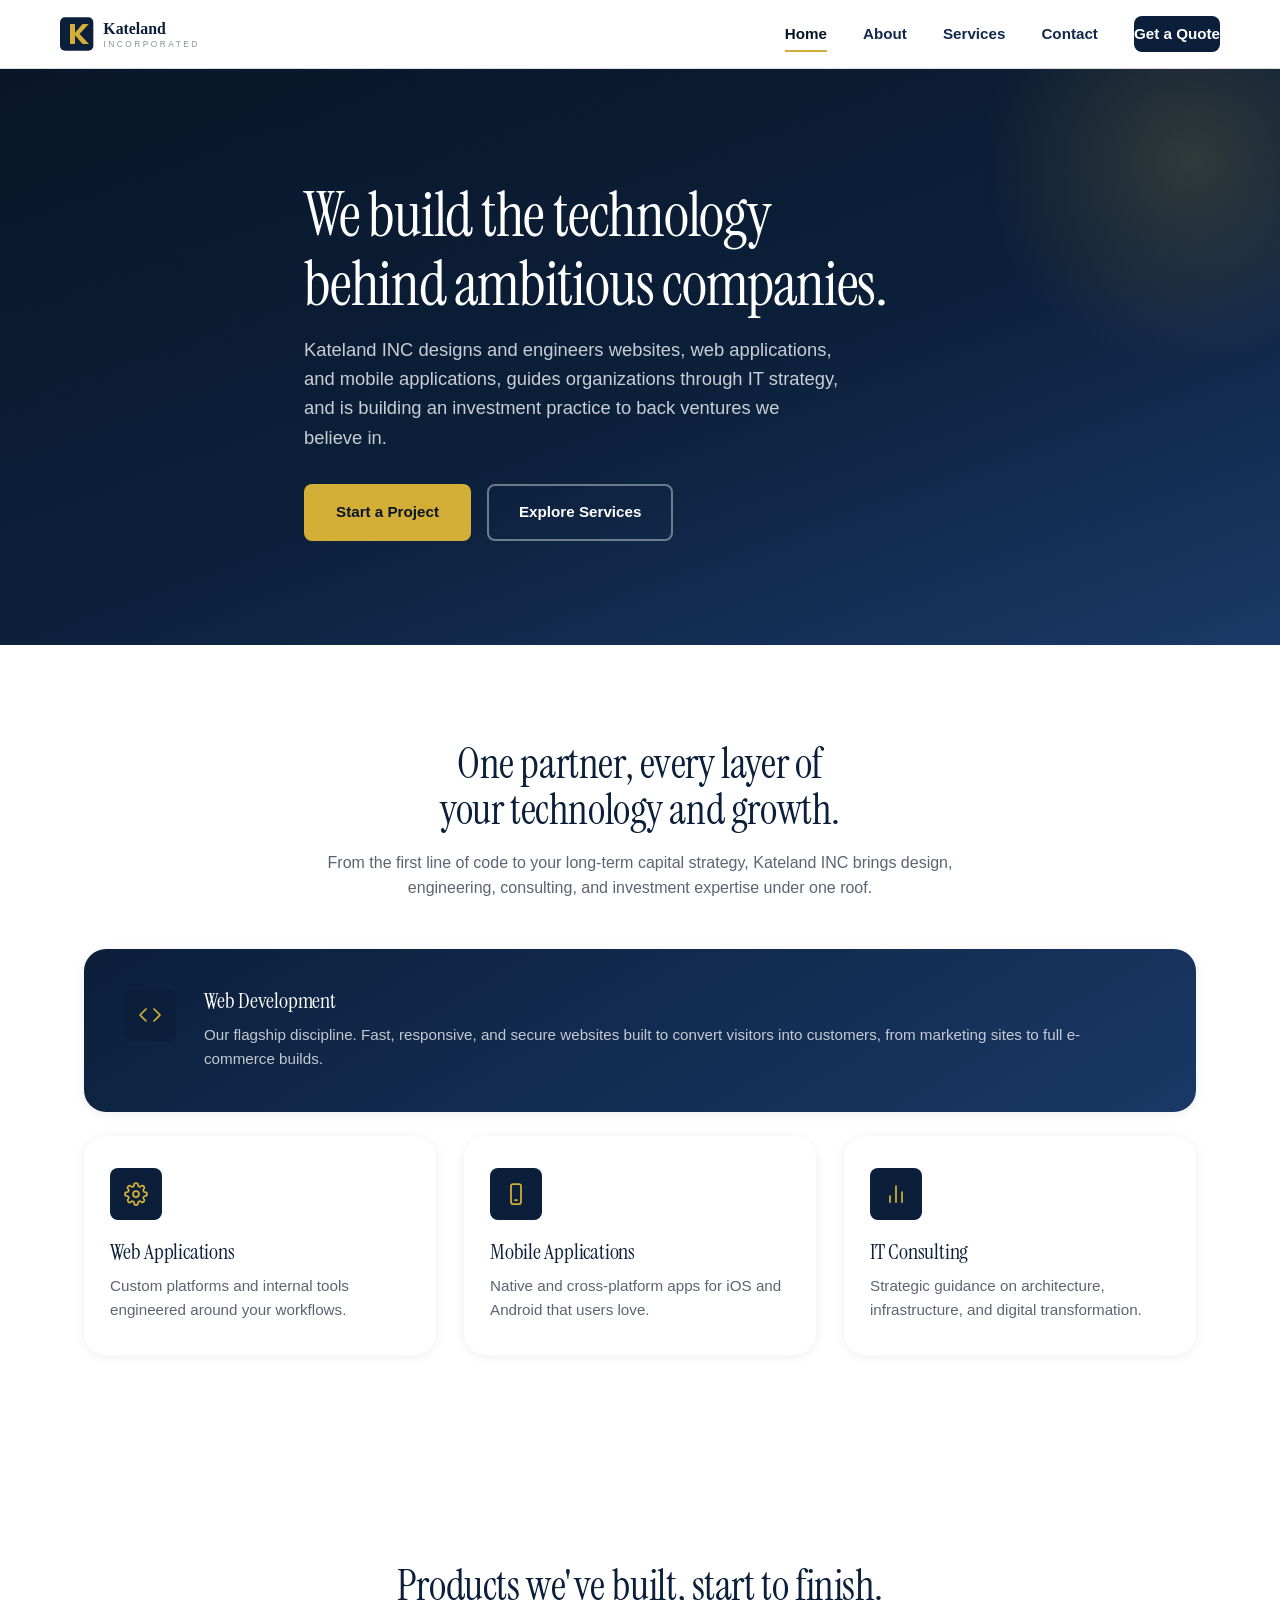
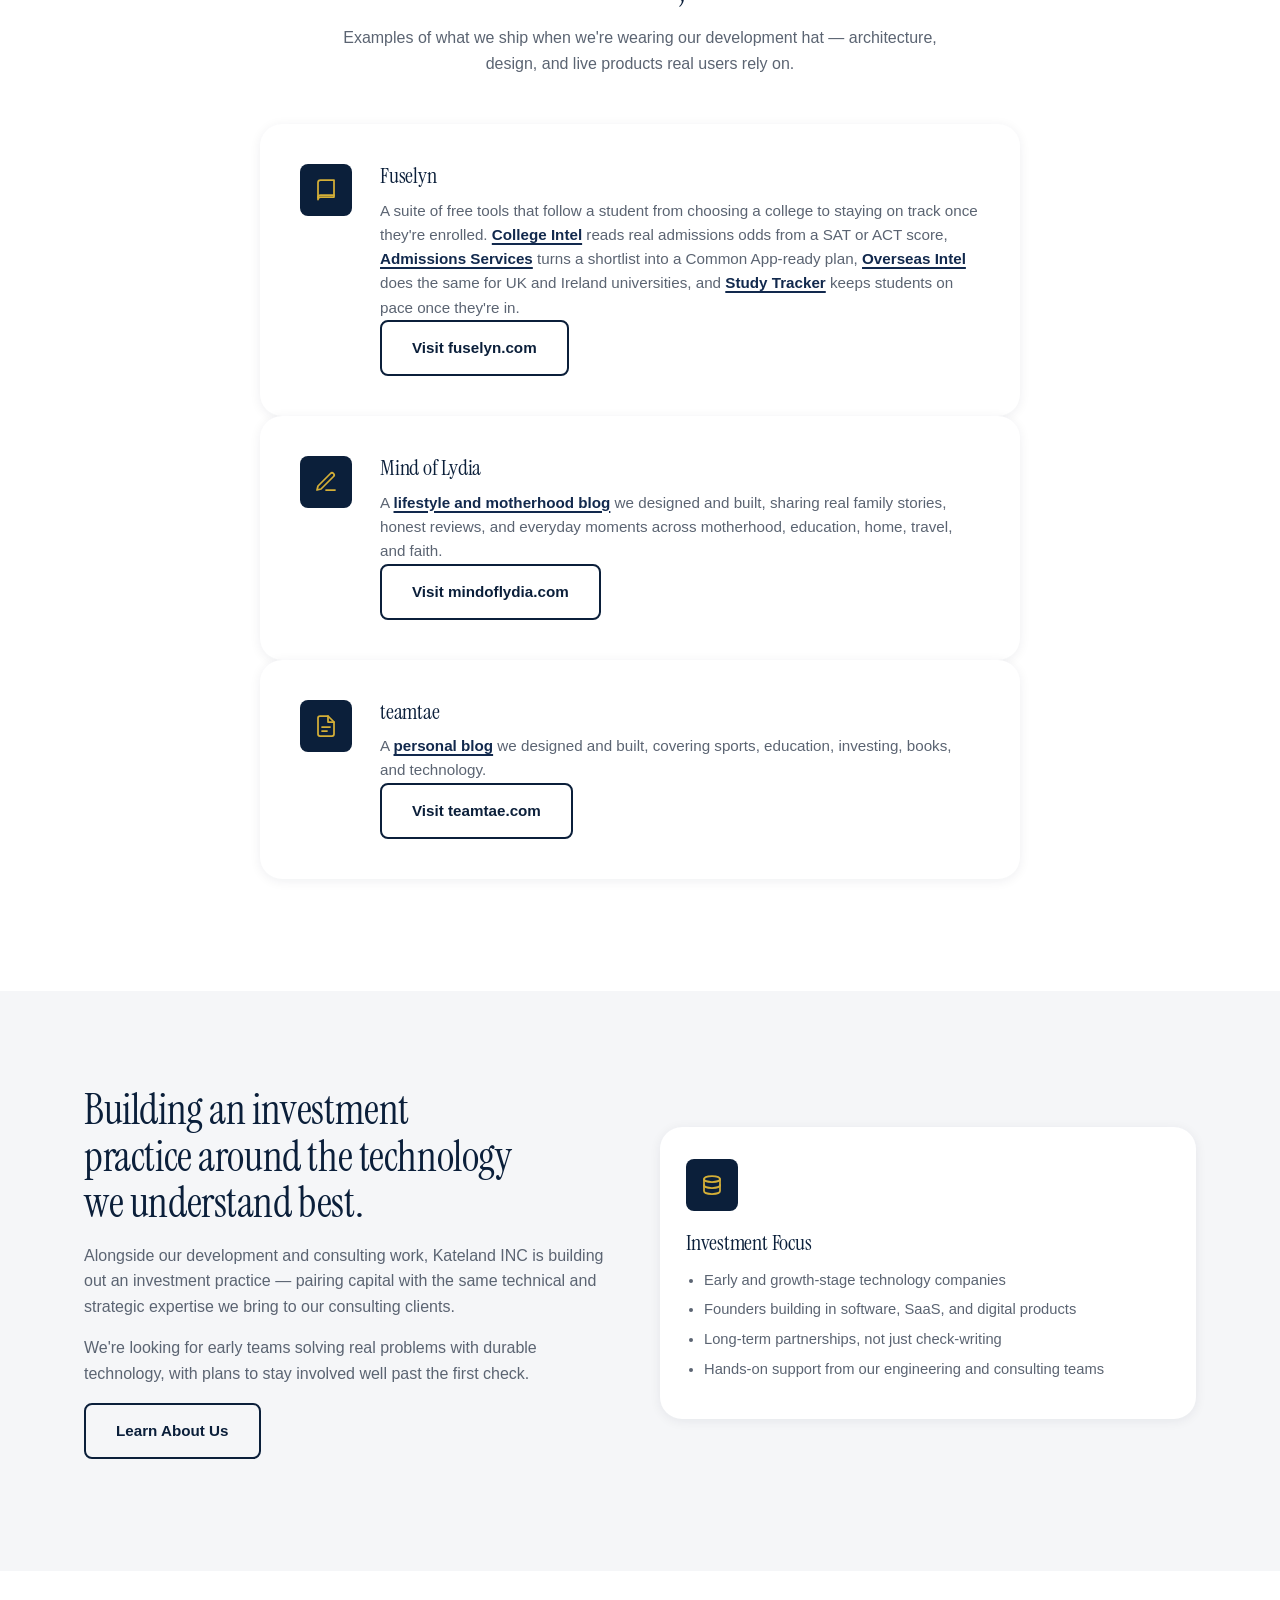
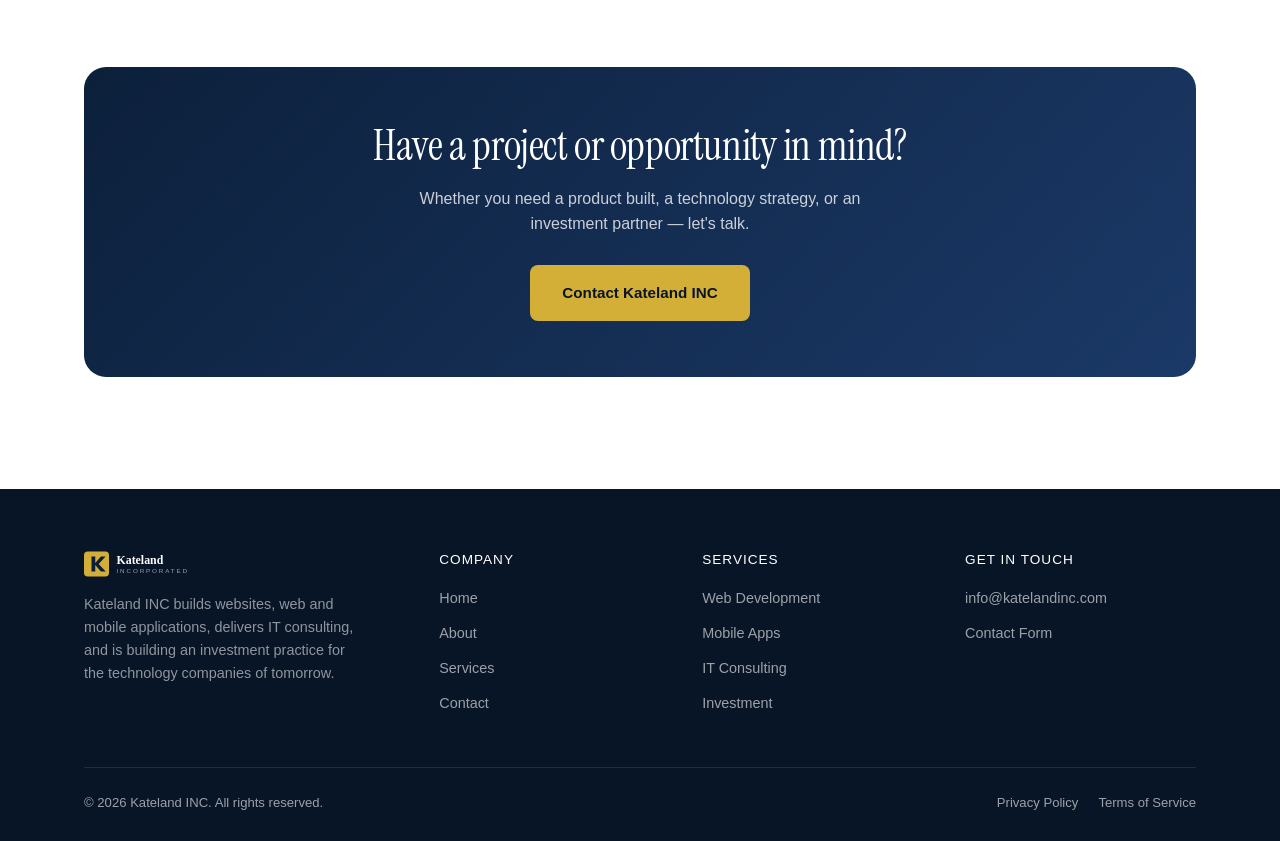
==== commit 0bd2566d: "Add teamtae.com to the homepage work section Co-Authored-By: Claude Opus 5.5 <noreply@anthropic.com>" ====
--- a/index.html
+++ b/index.html
@@ -160,6 +160,16 @@
         <a href="https://mindoflydia.com" target="_blank" rel="noopener" class="btn btn-dark-outline">Visit mindoflydia.com</a>
       </div>
     </div>
+    <div class="card card-wide card-work">
+      <div class="icon">
+        <svg viewBox="0 0 24 24" fill="none" stroke="currentColor" stroke-width="1.75" stroke-linecap="round" stroke-linejoin="round" aria-hidden="true"><path d="M14 2H6a2 2 0 0 0-2 2v16a2 2 0 0 0 2 2h12a2 2 0 0 0 2-2V8Z"/><path d="M14 2v6h6"/><line x1="8" y1="13" x2="16" y2="13"/><line x1="8" y1="17" x2="13" y2="17"/></svg>
+      </div>
+      <div class="card-wide-body">
+        <h3>teamtae</h3>
+        <p>A <a href="https://teamtae.com" target="_blank" rel="noopener" class="link-inherit">personal blog</a> we designed and built, covering sports, education, investing, books, and technology.</p>
+        <a href="https://teamtae.com" target="_blank" rel="noopener" class="btn btn-dark-outline">Visit teamtae.com</a>
+      </div>
+    </div>
   </div>
 </section>
 
